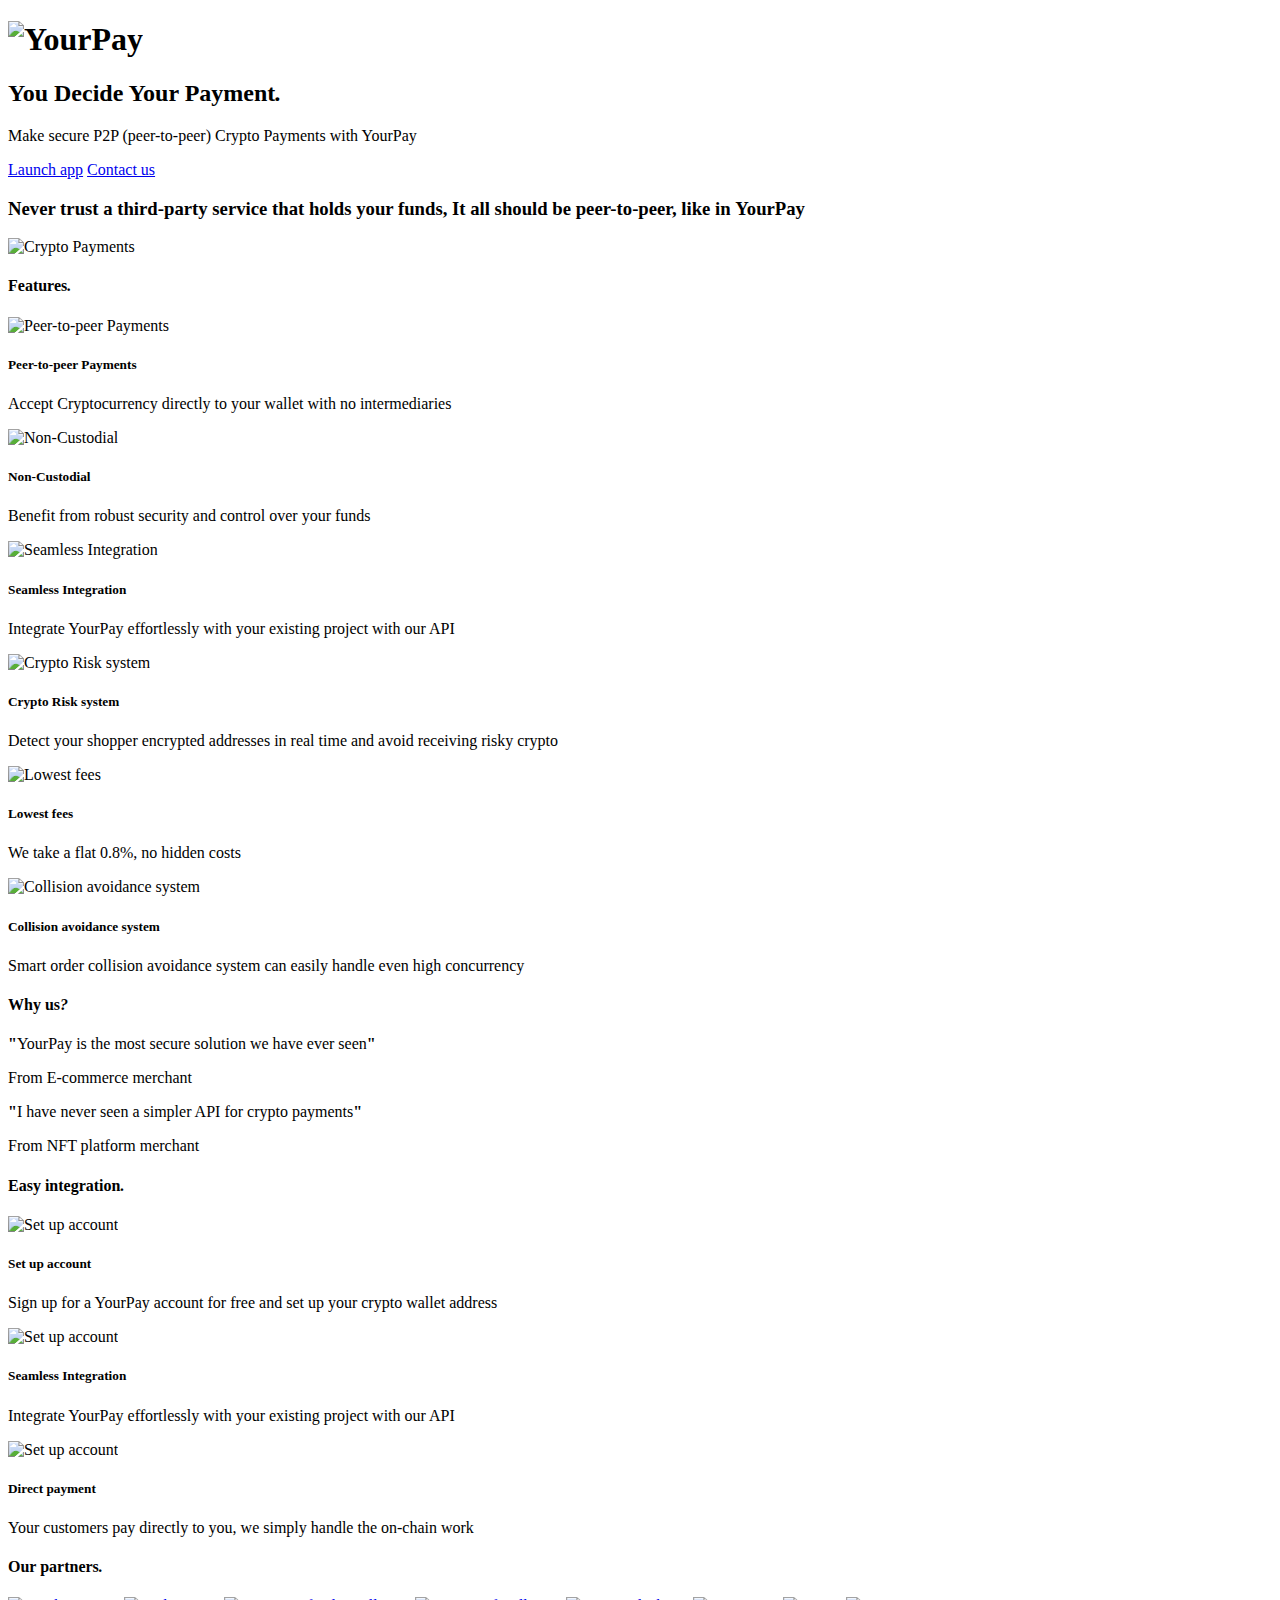
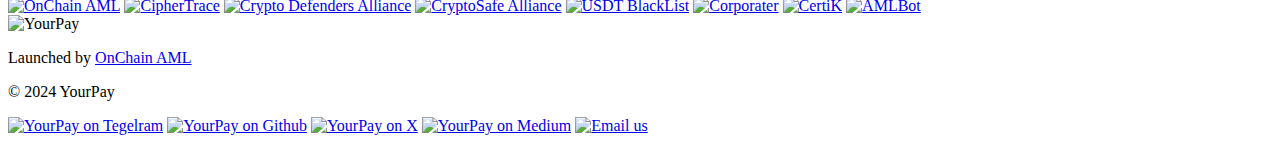
==== index.html @ ce5364e9 "Add files via upload" ====
<!doctype html>
<html lang="en">
<head>
    <meta charset="utf-8"/>

    <title>YourPay — Accept Payments in Crypto with YourPay</title>

    <meta http-equiv="X-UA-Compatible" content="IE=edge">
    <meta name="viewport" content="width=device-width,initial-scale=1">
    
    <meta name="description" content="YourPay is a leading Crypto payment gateway providing instant Crypto payments, Make secure P2P (peer-to-peer) Crypto Payments with YourPay.">
    <meta name="keywords" content="YourPay,Crypto Payments Gateway,P2P Crypto payments,Crypto Gateway,Crypto Payment API,Tether USDT Payment,Web3 Payment">

    <!-- Open Graph / Facebook -->
    <meta property="og:type" content="website">
    <meta property="og:url" content="https://yourpay.ink">
    <meta property="og:title" content="YourPay — Accept Payments in Crypto with YourPay">
    <meta property="og:description" content="YourPay is a leading Crypto payment gateway providing instant Crypto payments, Make secure P2P (peer-to-peer) Crypto Payments with YourPay.">
    <meta property="og:site_name" content="YourPay">
    <meta property="og:image" content="img/yourpay_image.png">

    <!-- Twitter -->
    <meta name="twitter:image" content="img/yourpay_image.png">
    <meta name="twitter:card" content="summary_large_image">
    <meta name="twitter:site" content="@YourPayOfficial">
    <meta name="twitter:creator" content="@YourPayOfficial">
    <meta name="twitter:title" content="YourPay — Accept Payments in Crypto with YourPay">
    <meta name="twitter:description" content="YourPay is a leading Crypto payment gateway providing instant Crypto payments, Make secure P2P (peer-to-peer) Crypto Payments with YourPay.">

    <link rel="shortcut icon" type="image/x-icon" href="static/img/favicon.png"/>
    <link rel="stylesheet" href="static/css/style.css" />

</head>

<body class="app">

    <div class="wrap header">
        <h1 class="brand" title="YourPay"><img src="static/img/logo.svg" width="180" height="auto" title="YourPay" alt="YourPay"></h1>
        <h2>You Decide Your Payment<em>.</em></h2>
        <p>Make secure P2P (peer-to-peer) Crypto Payments with YourPay</p>
        <div class="guide">
            <a href="javascript:void(0)" class="btn-launch">Launch app</a>
            <a href="https://t.me/YourPay_ink" class="btn-contact" target="_blank">Contact us</a>
        </div>
    </div>

    <div class="wrap slogan">
        <h3>Never trust a third-party service that holds your funds, It all should be peer-to-peer, like in <strong>YourPay</strong></h3>
        <img src="static/img/slogan.svg" width="460" height="auto" title="Crypto Payments" alt="Crypto Payments">
    </div>

    <div class="wrap features">
        <h4 class="title">Features<em>.</em></h4>
        <div class="clearfix">
            <div class="item">
                <img src="static/img/icon-feature-01.svg" width="48" height="48" title="Peer-to-peer Payments" alt="Peer-to-peer Payments">
                <h5>Peer-to-peer Payments</h5>
                <p>Accept Cryptocurrency directly to your wallet with no intermediaries</p>
            </div>
            <div class="item">
                <img src="static/img/icon-feature-02.svg" width="48" height="48" title="Non-Custodial" alt="Non-Custodial">
                <h5>Non-Custodial</h5>
                <p>Benefit from robust security and control over your funds</p>
            </div>
            <div class="item">
                <img src="static/img/icon-feature-03.svg" width="48" height="48" title="Seamless Integration" alt="Seamless Integration">
                <h5>Seamless Integration</h5>
                <p>Integrate YourPay effortlessly with your existing project with our API</p>
            </div>
            <div class="item">
                <img src="static/img/icon-feature-04.svg" width="48" height="48" title="Crypto Risk system" alt="Crypto Risk system">
                <h5>Crypto Risk system</h5>
                <p>Detect your shopper encrypted addresses in real time and avoid receiving risky crypto</p>
            </div>
            <div class="item">
                <img src="static/img/icon-feature-05.svg" width="48" height="48" title="Lowest fees" alt="Lowest fees">
                <h5>Lowest fees</h5>
                <p>We take a flat 0.8%, no hidden costs</p>
            </div>
            <div class="item">
                <img src="static/img/icon-feature-06.svg" width="48" height="48" title="Collision avoidance system" alt="Collision avoidance system">
                <h5>Collision avoidance system</h5>
                <p>Smart order collision avoidance system can easily handle even high concurrency</p>
            </div>
        </div>
    </div>

    <div class="wrap whyus">
        <h4 class="title">Why us<em>?</em></h4>
        <div class="clearfix">
            <div class="item">
                <p><strong>"</strong>YourPay is the most secure solution we have ever seen<strong>"</strong></p>
                <span>From E-commerce merchant</span>
            </div>
            <div class="item">
                <p><strong>"</strong>I have never seen a simpler API for crypto payments<strong>"</strong></p>
                <span>From NFT platform merchant</span>
            </div>
        </div>
    </div>

    <div class="wrap integration">
        <h4 class="title">Easy integration<em>.</em></h4>
        <div class="clearfix">
            <div class="item">
                <img src="static/img/icon-integration-01.svg" width="32" height="32" title="Set up account" alt="Set up account">
                <h5>Set up account</h5>
                <p>Sign up for a YourPay account for free and set up your crypto wallet address</p>
            </div>
            <div class="item">
                <img src="static/img/icon-integration-02.svg" width="32" height="32" title="Set up account" alt="Set up account">
                <h5>Seamless Integration</h5>
                <p>Integrate YourPay effortlessly with your existing project with our API</p>
            </div>
            <div class="item">
                <img src="static/img/icon-integration-03.svg" width="32" height="32" title="Set up account" alt="Set up account">
                <h5>Direct payment</h5>
                <p>Your customers pay directly to you, we simply handle the on-chain work</p>
            </div>
        </div>
    </div>

    <div class="wrap partners">
        <h4 class="title">Our partners<em>.</em></h4>
        <div class="item clearfix">
            <a href="https://www.onchainaml.com" target="_blank"><img src="static/img/partner-onchainaml.svg" width="auto" height="40" title="OnChain AML" alt="OnChain AML"></a>
            <a href="https://www.mastercard.com/global/en/business/issuers/crypto.html" target="_blank"><img src="static/img/partner-ciphertrace.svg" width="auto" height="40" title="CipherTrace" alt="CipherTrace"></a>
            <a href="https://cryptodefendersalliance.com" target="_blank"><img src="static/img/partner-cda.svg" width="auto" height="40" title="Crypto Defenders Alliance" alt="Crypto Defenders Alliance"></a>
            <a href="https://www.cryptosafe.org" target="_blank"><img src="static/img/partner-cryptosafe.svg" width="auto" height="40" title="CryptoSafe" alt="CryptoSafe Alliance"></a>
            <a href="https://www.usdtblacklist.com" target="_blank"><img src="static/img/partner-usdtblacklist.svg" width="auto" height="40" title="USDT BlackList" alt="USDT BlackList"></a>
            <a href="https://corporater.com" target="_blank"><img src="static/img/partner-corporater.svg" width="auto" height="40" title="Corporater" alt="Corporater"></a>
            <a href="https://www.certik.com" target="_blank"><img src="static/img/partner-certik.svg" width="auto" height="40" title="CertiK" alt="CertiK"></a>
            <a href="https://amlbot.com" target="_blank"><img src="static/img/partner-amlbot.svg" width="auto" height="40" title="AMLBot" alt="AMLBot"></a>
        </div>
    </div>

    <div class="wrap footer">
        <div class="clearfix">
            <div class="copyright">
                <img src="static/img/logo-s.svg" width="24" height="24" title="YourPay" alt="YourPay">
                <p>Launched by <a href="https://www.onchainaml.com" target="_blank">OnChain AML</a></p>
                <p>© 2024 YourPay</p>
            </div>
            <div class="social">
                <a href="https://t.me/YourPay_ink" target="_blank"><img src="static/img/social-telegram.svg" width="24" height="24" title="YourPay on Tegelram" alt="YourPay on Tegelram"></a>
                <a href="https://github.com/YourPayOfficial" target="_blank"><img src="static/img/social-github.svg" width="24" height="24" title="YourPay on Github" alt="YourPay on Github"></a>
                <a href="https://x.com/YourPayOfficial" target="_blank"><img src="static/img/social-x.svg" width="24" height="24" title="YourPay on X" alt="YourPay on X"></a>
                <a href="https://medium.com/@YourPay" target="_blank"><img src="static/img/social-medium.svg" width="24" height="24" title="YourPay on Medium" alt="YourPay on Medium"></a>
                <a href="mailto:hello@yourpay.ink" target="_blank"><img src="static/img/social-email.svg" width="24" height="24" title="Email us" alt="Email us"></a>
            </div>
        </div>
    </div>

</body>
</html>
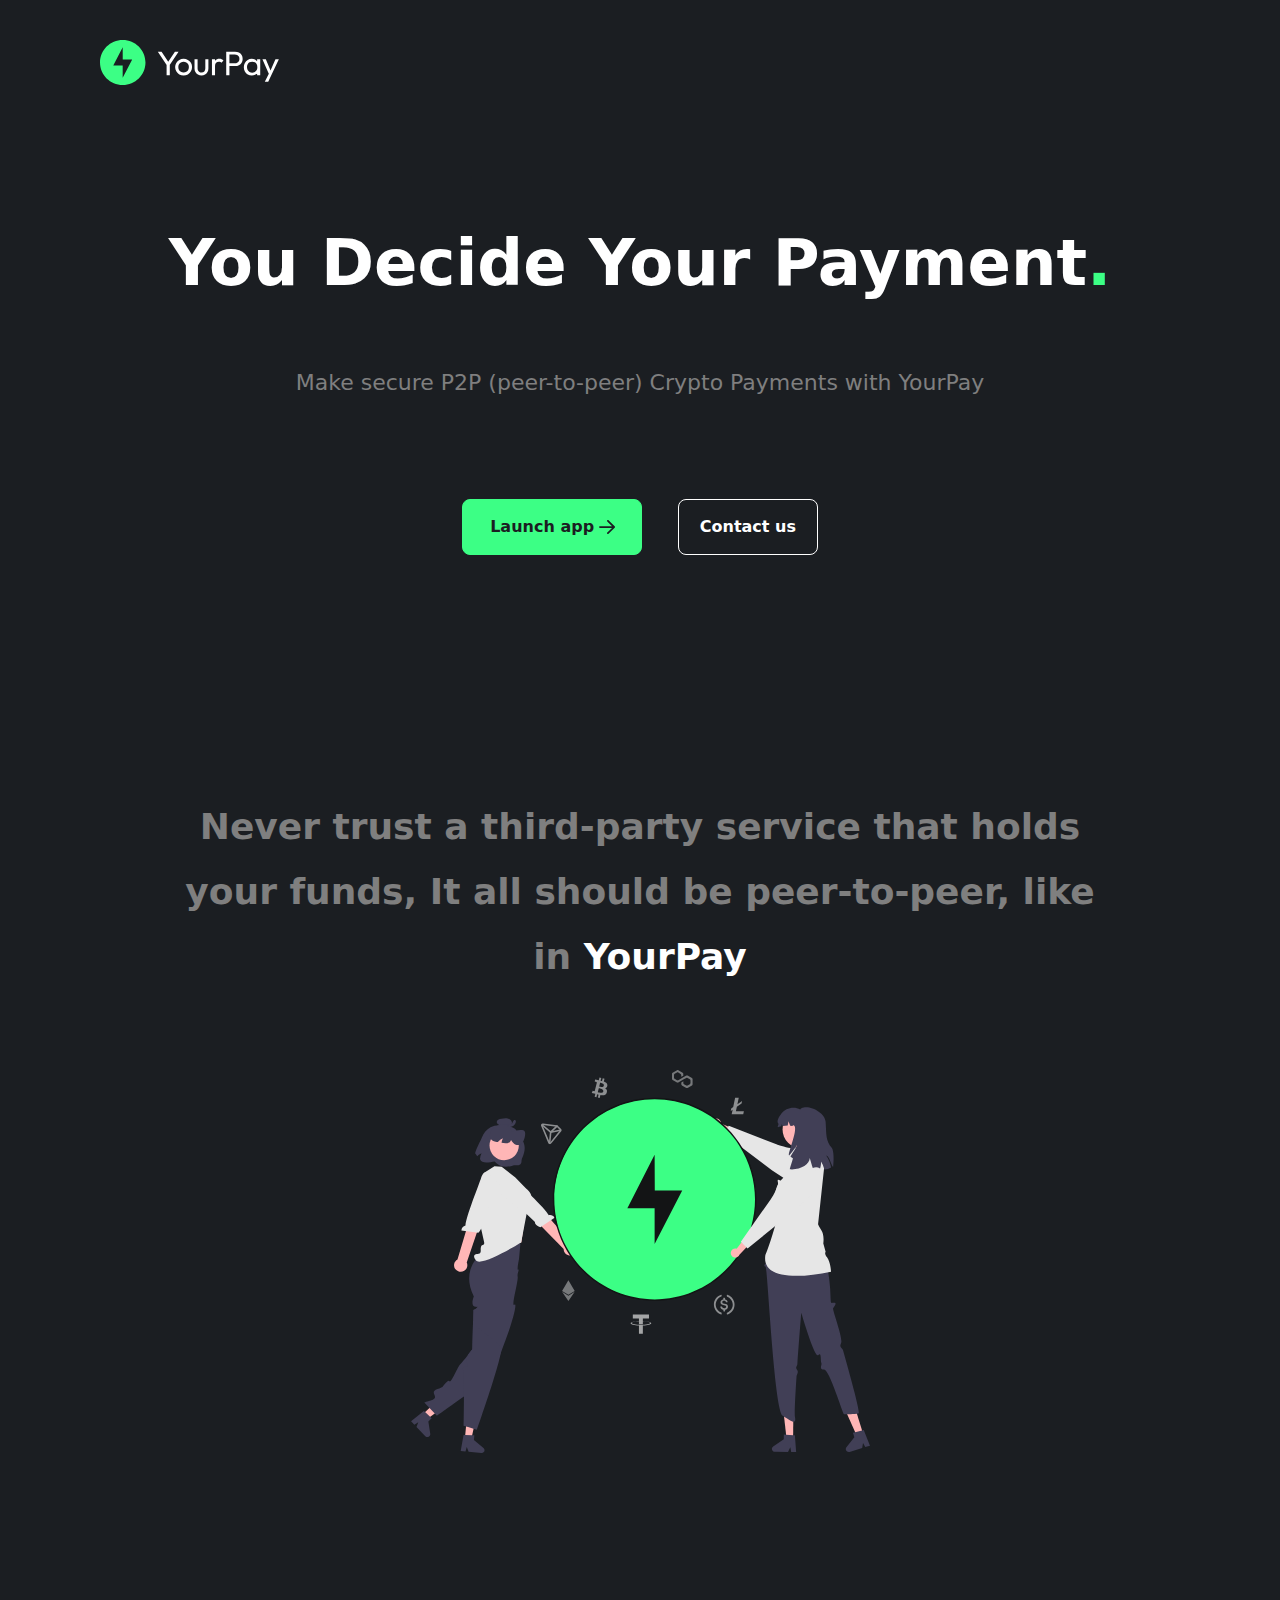
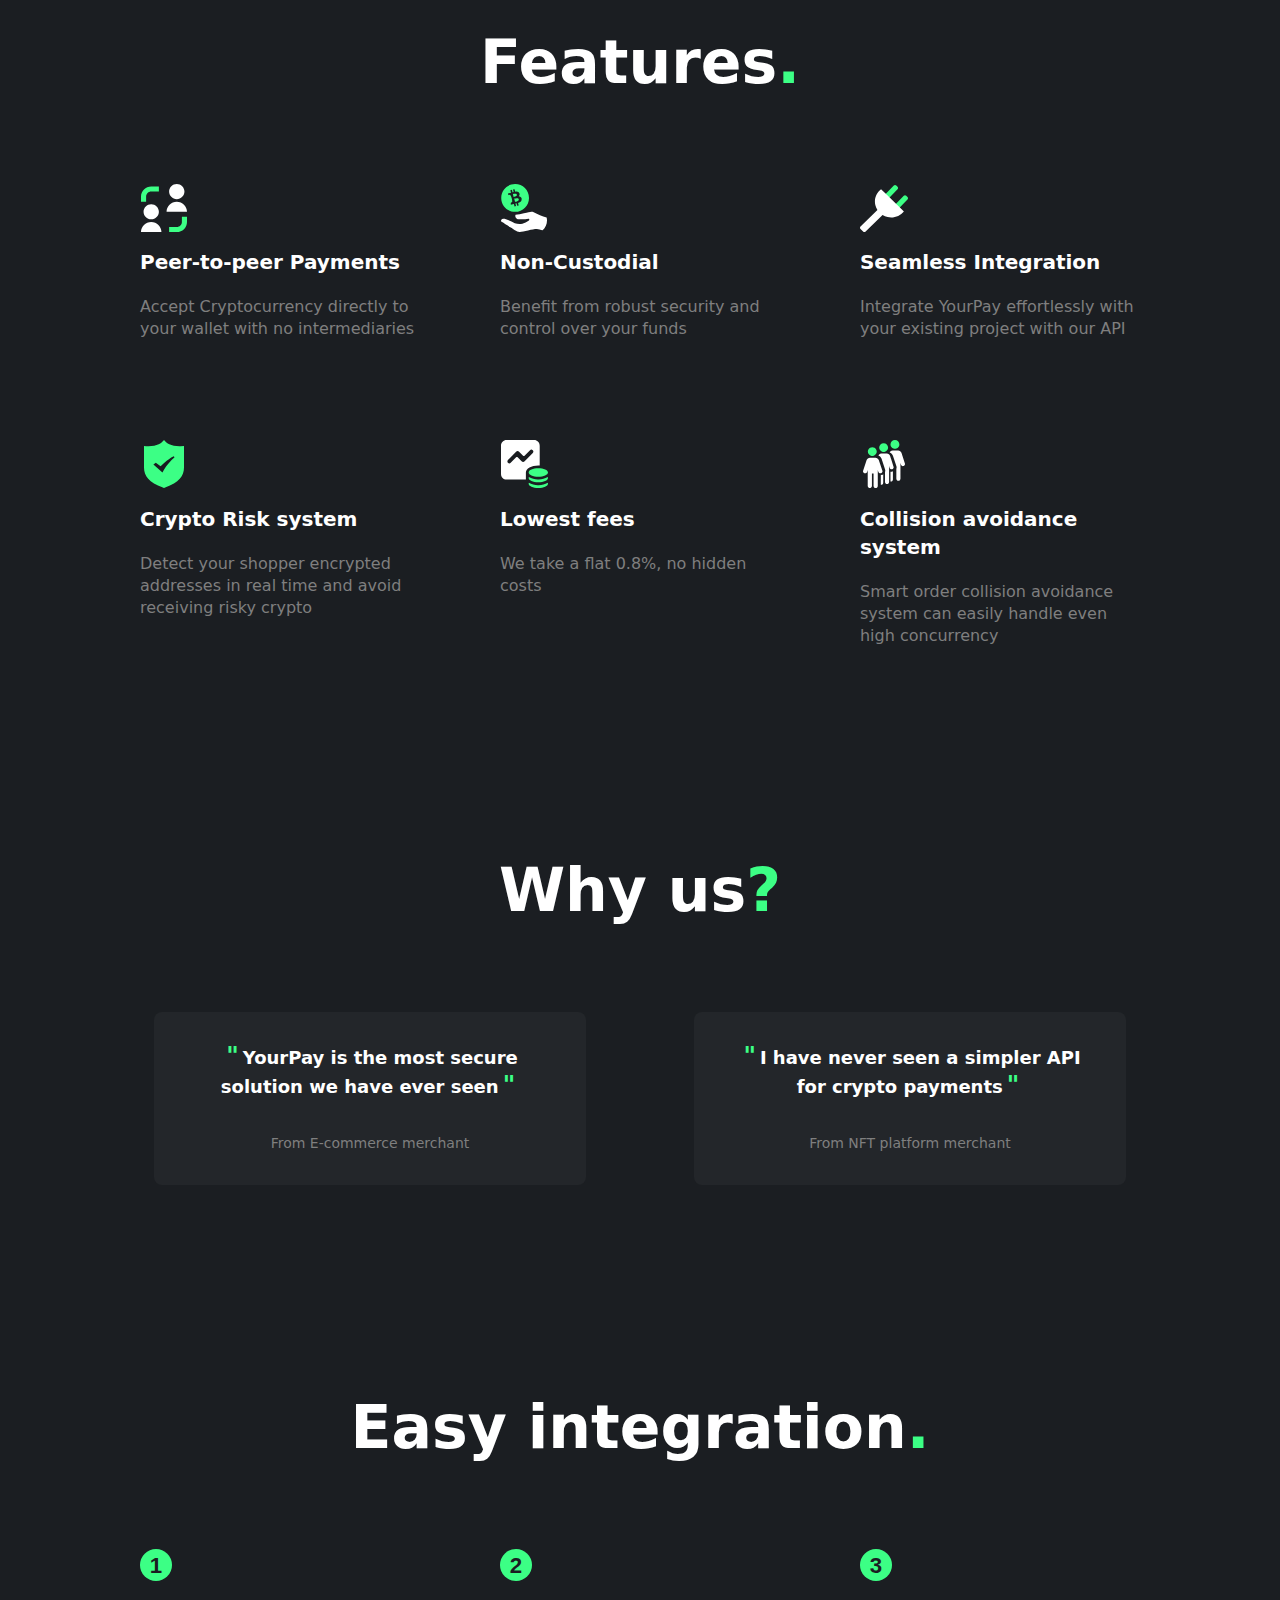
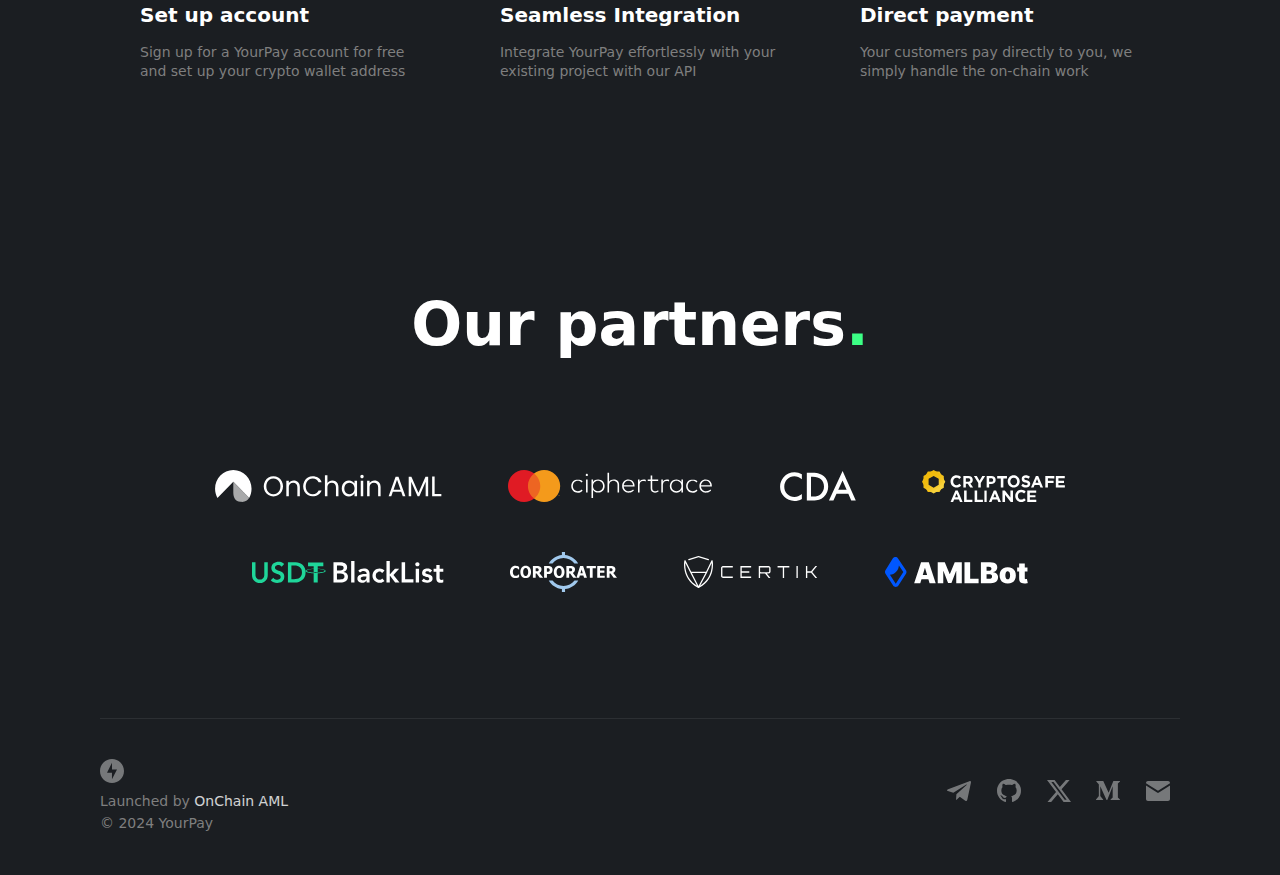
==== commit 3670e520: "Add files via upload" ====
--- a/index.html
+++ b/index.html
@@ -17,7 +17,7 @@
     <meta property="og:title" content="YourPay — Accept Payments in Crypto with YourPay">
     <meta property="og:description" content="YourPay is a leading Crypto payment gateway providing instant Crypto payments, Make secure P2P (peer-to-peer) Crypto Payments with YourPay.">
     <meta property="og:site_name" content="YourPay">
-    <meta property="og:image" content="img/yourpay_image.png">
+    <meta property="og:image" content="static/img/yourpay_image.png">
 
     <!-- Twitter -->
     <meta name="twitter:image" content="img/yourpay_image.png">
--- a/static/css/style.css
+++ b/static/css/style.css
@@ -0,0 +1,437 @@
+* {
+  -webkit-box-sizing: border-box;
+  -moz-box-sizing: border-box;
+  box-sizing: border-box;
+  margin: 0;
+  padding: 0;
+}
+html {
+  min-height: 100%;
+}
+body {
+  font: 400 18px/1.4 ui-sans-serif,system-ui,sans-serif,"Apple Color Emoji","Segoe UI Emoji",Segoe UI Symbol,"Noto Color Emoji";
+  background: #1B1E22;
+  color: #fff;
+}
+a {
+  text-decoration: none;
+  border-bottom: 2px;
+  word-wrap: break-word;
+  color: #fff;
+}
+a:hover {
+  text-decoration: none;
+}
+img {
+  border: 0;
+}
+.clearfix:before,
+.clearfix:after {
+  content: "";
+  display: table;
+}
+.clearfix:after {
+  clear: both;
+}
+.wrap {
+  max-width: 1080px;
+  margin: 0 auto;
+}
+.wrap .title{
+  font-size: 60px;
+  text-align: center;
+  margin-bottom: 80px;
+}
+.wrap .title em{
+  font-style: normal;
+  color: #3CFF85;
+}
+
+.header{
+  padding: 40px 0;
+}
+.header .brand{
+  margin-bottom: 120px;
+}
+.header h2{
+  text-align: center;
+  font-size: 64px;
+  margin-bottom: 60px;
+}
+.header h2 em{
+  font-style: normal;
+  color: #3CFF85;
+}
+.header p{
+  text-align: center;
+  font-size: 22px;
+  color: #7F7F7F;
+  padding: 0;
+  margin-bottom: 100px;
+}
+.header .guide{
+  text-align: center;
+  margin-bottom: 200px;
+}
+.header .guide .btn-launch{
+  width: 180px;
+  height: 56px;
+  line-height: 54px;
+  text-align: center;
+  color: #1B1E22;
+  font-weight: 600;
+  background: #3CFF85 url("../img/arrow-right.svg") no-repeat;
+  background-position: 136px center;
+  background-size: 16px;
+  border-radius: 8px;
+  display: inline-block;
+  padding-right: 20px;
+  font-size: 16px;
+  margin-right: 30px;
+  border: 1px solid #3CFF85;
+}
+.header .guide .btn-contact{
+  width: 140px;
+  height: 56px;
+  line-height: 54px;
+  text-align: center;
+  color: #fff;
+  font-weight: 600;
+  background: none;
+  border-radius: 8px;
+  display: inline-block;
+  font-size: 16px;
+  border: 1px solid #fff;
+}
+
+.slogan{
+  text-align: center;
+}
+.slogan h3{
+  font-size: 36px;
+  line-height: 1.8;
+  text-align: center;
+  padding: 0 80px;
+  margin-bottom: 40px;
+  color: #7F7F7F;
+  display: block;
+}
+.slogan h3 strong{
+  color: #fff;
+}
+.slogan img{
+  margin: 40px auto;
+  margin-bottom: 160px;
+}
+.features{
+  margin-bottom: 100px;
+}
+.features .item{
+  width: 33.3333%;
+  float: left;
+  margin-bottom: 100px;
+  padding: 0 40px;
+}
+.features .item h5{
+  font-size: 20px;
+  margin: 10px 0 20px;
+}
+.features .item p{
+  font-size: 16px;
+  color: #7F7F7F;
+}
+
+.whyus{
+  margin-bottom: 200px;
+}
+.whyus .item{
+  width: 40%;
+  float: left;
+  border-radius: 8px;
+  background: #23262A;
+  display: inline-block;
+  margin: 0 5%;
+  padding: 30px 40px;
+  text-align: center;
+}
+.whyus .item p{
+  line-height: 1.2;
+  margin-bottom: 30px;
+  font-size: 18px;
+  font-weight: 600;
+}
+.whyus .item p strong{
+  color: #3CFF85;
+  font-size: 24px;
+  padding: 0 4px;
+}
+.whyus .item span{
+  font-size: 14px;
+  color: #7F7F7F;
+}
+
+.integration{
+  margin-bottom: 200px;
+}
+.integration .item{
+  width: 33.3333%;
+  float: left;
+  padding: 0 40px;
+}
+.integration .item h5{
+  font-size: 20px;
+  margin: 14px 0;
+}
+.integration .item p{
+  color: #7F7F7F;
+  font-size: 14px;
+}
+
+.partners .item{
+  text-align: center;
+  margin-bottom: 100px;
+}
+.partners .item a{
+  display: inline-block;
+  margin: 20px 30px;
+}
+
+.footer{
+  border-top: 1px solid #2C2F33;
+  padding: 40px 0;
+}
+.footer .copyright{
+  float: left;
+  font-size: 14px;
+  color: #7F7F7F;
+  line-height: 1.6;
+}
+.footer .copyright a{
+  opacity: .8;
+}
+
+.footer .social{
+  float: right;
+  margin-top: 20px;
+}
+.footer .social a{
+  opacity: .4;
+  padding: 10px;
+}
+.footer .social a:hover{
+  opacity: 1;
+}
+
+@media (max-width: 1100px) {
+  .header,
+  .footer{
+    padding: 30px;
+  }
+  .header .brand,
+  .header .guide{
+    margin-bottom: 100px;
+  }
+  .header h2{
+    margin-bottom: 40px;
+  }
+  .header p,
+  .features{
+    margin-bottom: 80px;
+  }
+  .slogan h3{
+    margin-bottom: 20px;
+  }
+  .slogan img{
+    width: 400px!important;
+    margin-bottom: 120px;
+  }
+}
+
+@media (max-width: 768px) {
+  .header .brand,
+  .header .guide,
+  .whyus,
+  .integration{
+    margin-bottom: 80px;
+  }
+  .header h2{
+    font-size: 60px;
+  }
+  .header p{
+    font-size: 18px;
+  }
+  .header p,
+  .features,
+  .features .item,
+  .wrap .title{
+    margin-bottom: 60px;
+  }
+  .slogan h3{
+    font-size: 30px;
+    line-height: 1.4;
+  }
+  .slogan img{
+    width: 320px!important;
+    margin-bottom: 100px;
+  }
+  .features .item{
+    width: 50%;
+  }
+  .features .item h5{
+    margin: 10px 0;
+  }
+  .whyus .item{
+    width: 90%;
+    margin-bottom: 30px;
+    padding: 40px;
+  }
+  .integration .item{
+    width: 50%;
+    margin-bottom: 60px;
+  }
+  .partners .item a{
+    margin: 20px;
+  }
+  .partners .item a img{
+    height: 30px!important;
+  }
+}
+
+@media (max-width: 640px) {
+  .header,
+  .footer{
+    padding: 30px 20px;
+  }
+  .header .brand,
+  .header .guide,
+  .whyus, .integration,
+  .partners .item{
+    margin-bottom: 40px;
+  }
+  .header .brand{
+    text-align: center;
+  }
+  .header .brand img{
+    width: 140px!important;
+  }
+  .header h2{
+    font-size: 48px;
+    line-height: 1.2;
+  }
+  .header p{
+    font-size: 16px;
+  }
+  .slogan h3{
+    font-size: 24px;
+    padding: 0 40px;
+  }
+  .slogan img{
+    width: 280px!important;
+  }
+  .wrap .title{
+    font-size: 40px;
+  }
+  .features .item{
+    min-height: 220px;
+    display: block;
+  }
+  .whyus .item{
+    padding: 30px;
+  }
+  .integration .item{
+    width: 100%;
+    text-align: center;
+  }
+  .integration .item h5{
+    margin: 8px 0;
+  }
+  .partners .item a{
+    margin: 10px 14px;
+  }
+}
+
+@media (max-width: 480px) {
+  .header .brand,
+  .header .guide,
+  .whyus, .integration,
+  .partners .item,
+  .header h2{
+    margin-bottom: 20px;
+  }
+  .header h2{
+    font-size: 40px;
+  }
+  .header p{
+    font-size: 14px;
+  }
+  .header .guide{
+    padding: 0 60px;
+    margin-bottom: 40px;
+  }
+  .header .guide .btn-launch{
+    width: 100%;
+    padding-right: 0;
+    margin-right: 0;
+    background: #3CFF85;
+    margin-bottom: 20px;
+  }
+  .header .guide .btn-contact{
+    width: 100%;
+  }
+  .slogan h3{
+    font-size: 20px;
+  }
+  .slogan img,
+  .features,
+  .whyus,
+  .integration{
+    margin-bottom: 80px;
+  }
+  .wrap .title{
+    font-size: 34px;
+  }
+  .features .item{
+    width: 100%;
+    text-align: center;
+    min-height: 0;
+  }
+  .features .item h5{
+    margin: 4px 0 10px;
+  }
+  .features .item p,
+  .integration .item p{
+    padding: 0 20px;
+  }
+  .integration .item h5{
+    margin: 4px 0 8px;
+  }
+  .wrap.partners .title{
+    margin-bottom: 40px;
+  }
+  .partners .item{
+    padding: 0 20px;
+  }
+  .partners .item a{
+    width: 50%;
+    text-align: center;
+    margin: 0 0 30px;
+    float: left;
+  }
+  .footer .copyright,
+  .footer .social{
+    width: 100%;
+    text-align: center;
+  }
+  .footer .social a img{
+    width: 20px!important;
+    height: 20px!important;
+  }
+}
+
+@media (max-width: 320px) {
+  .partners .item a{
+    width: 100%;
+    margin-bottom: 18px;
+  }
+}
+
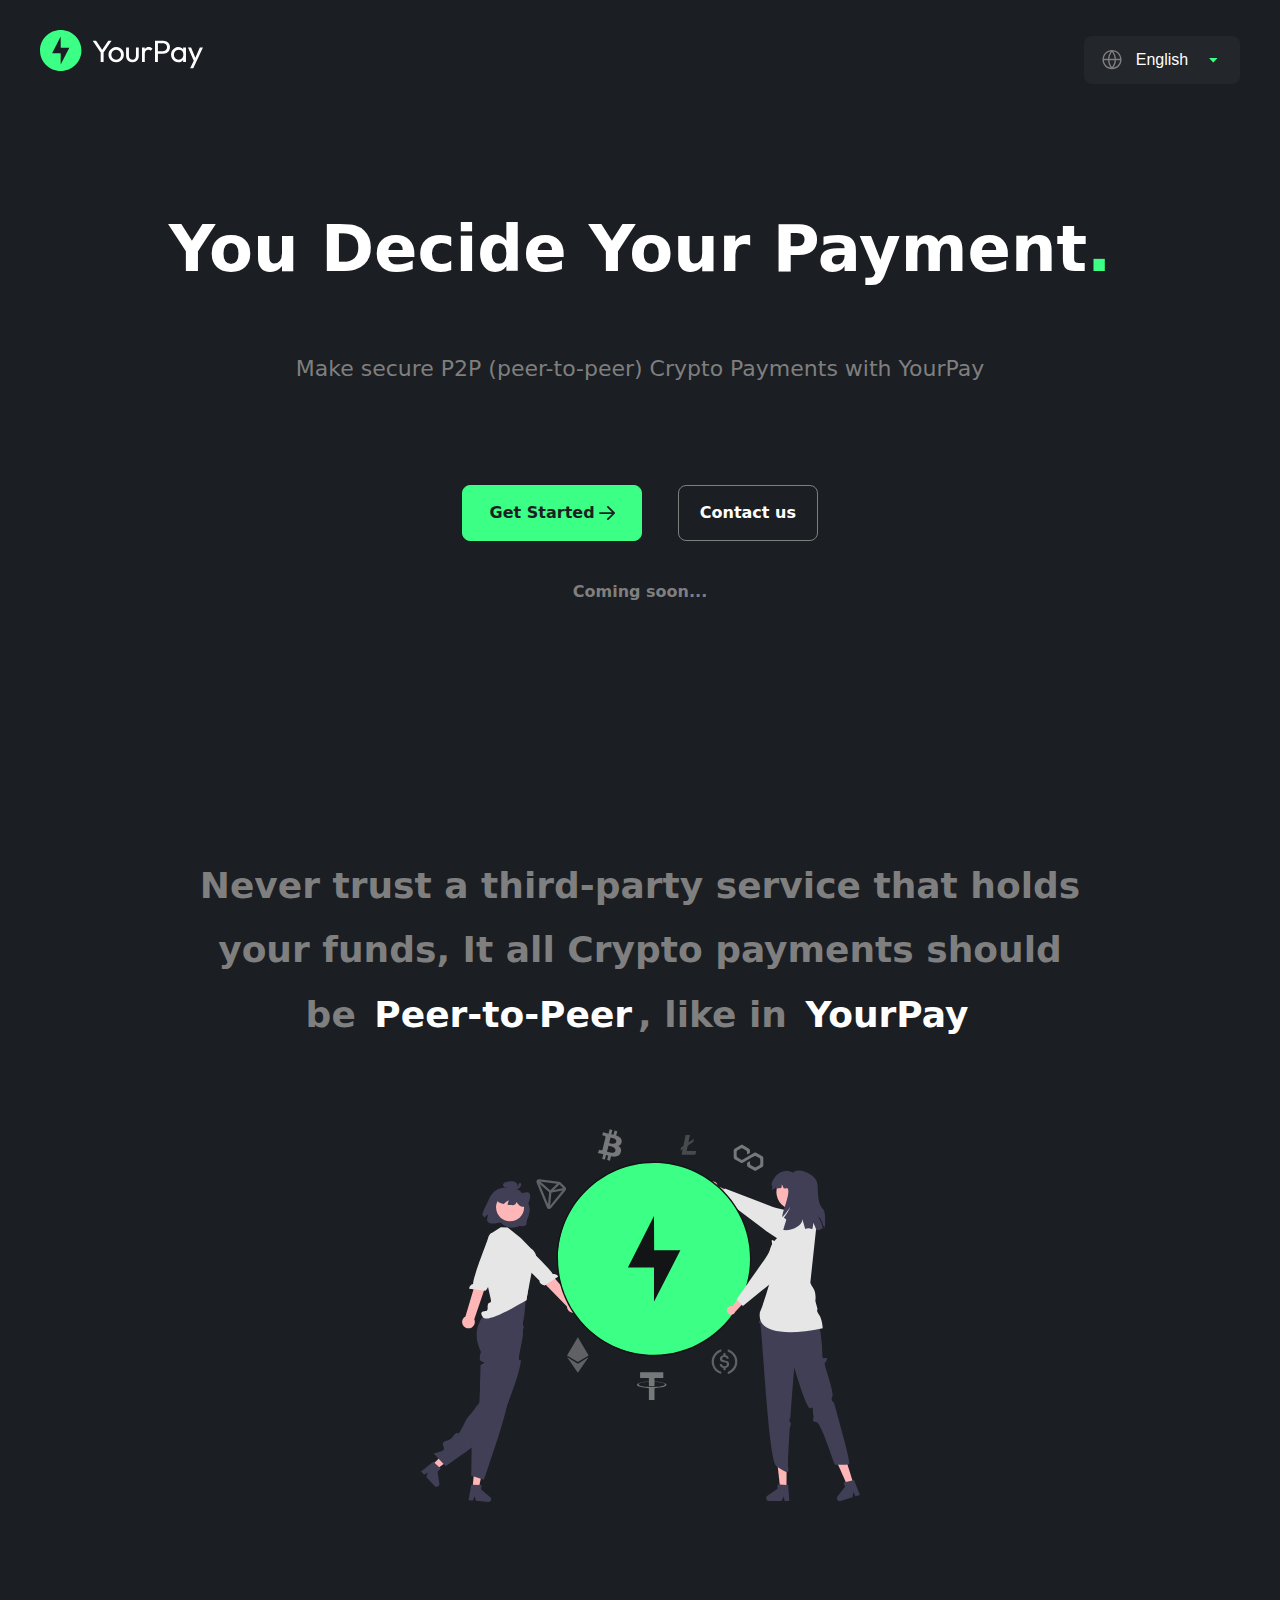
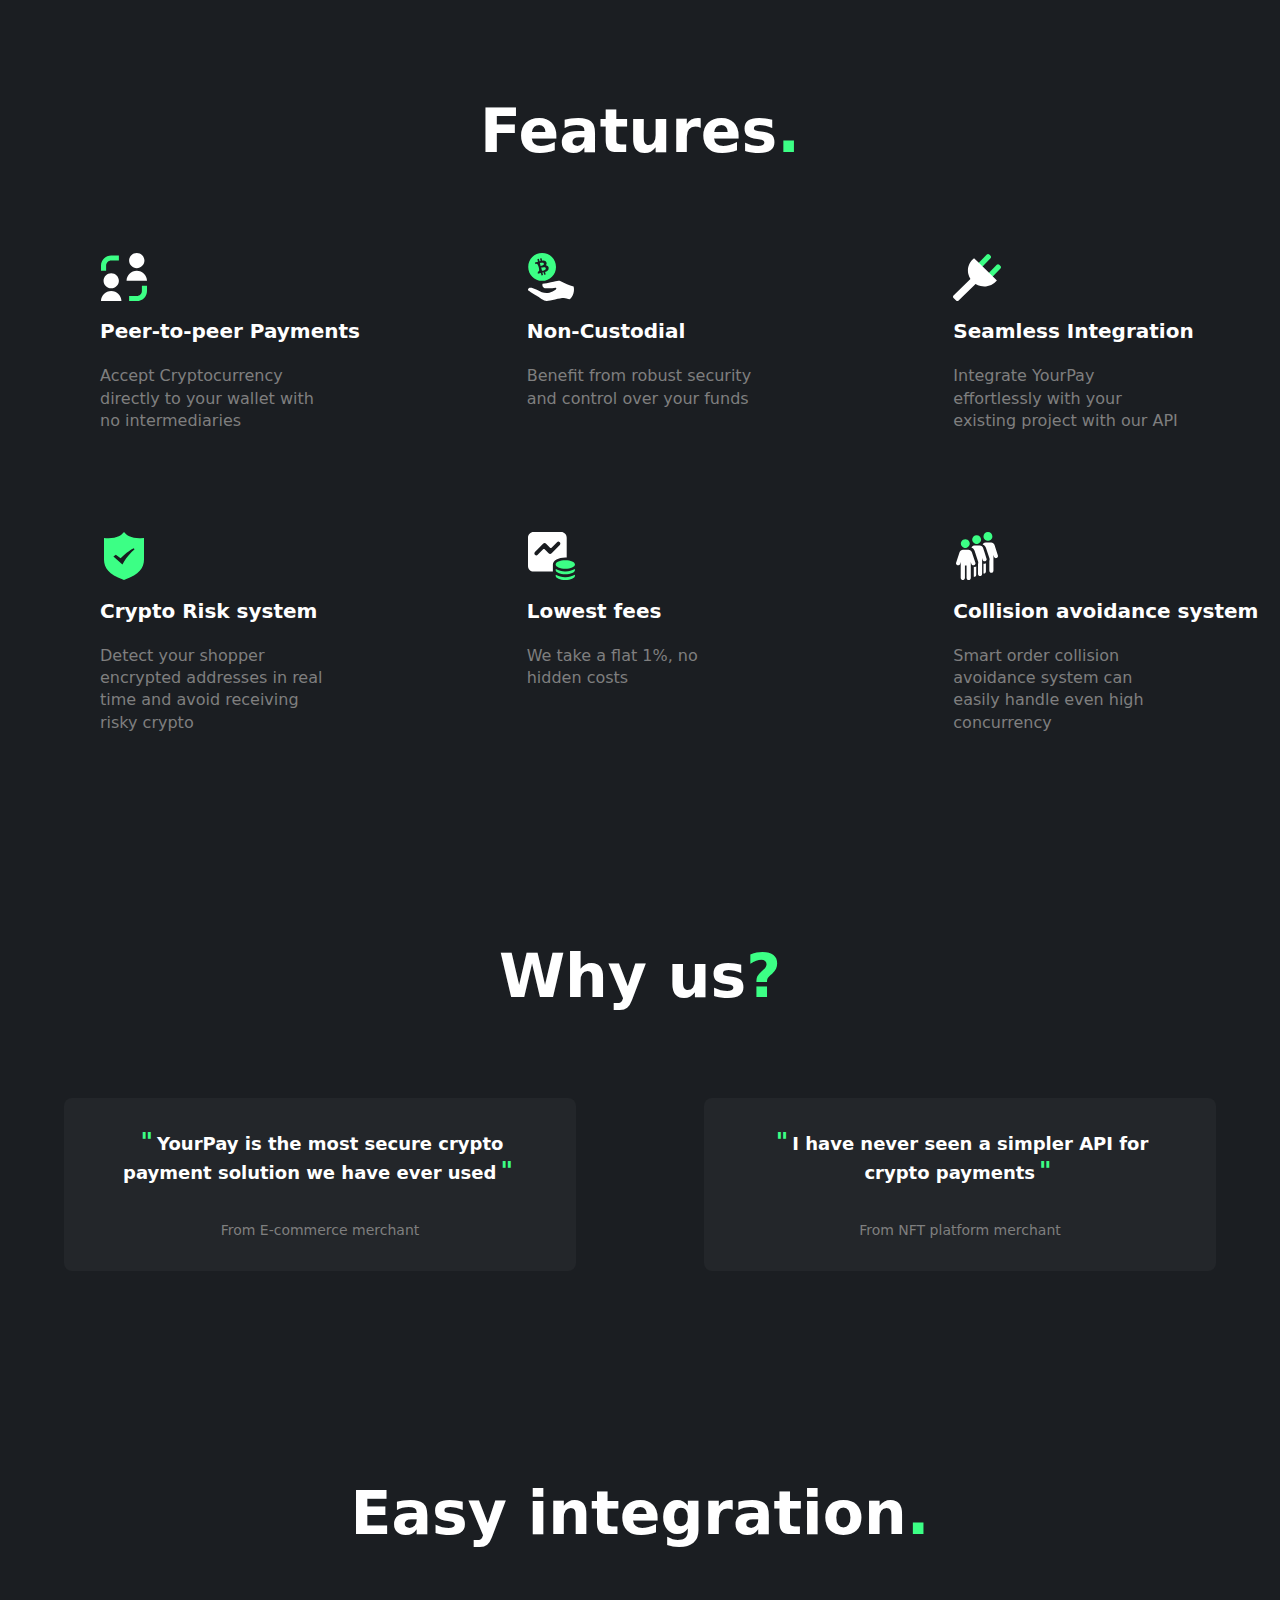
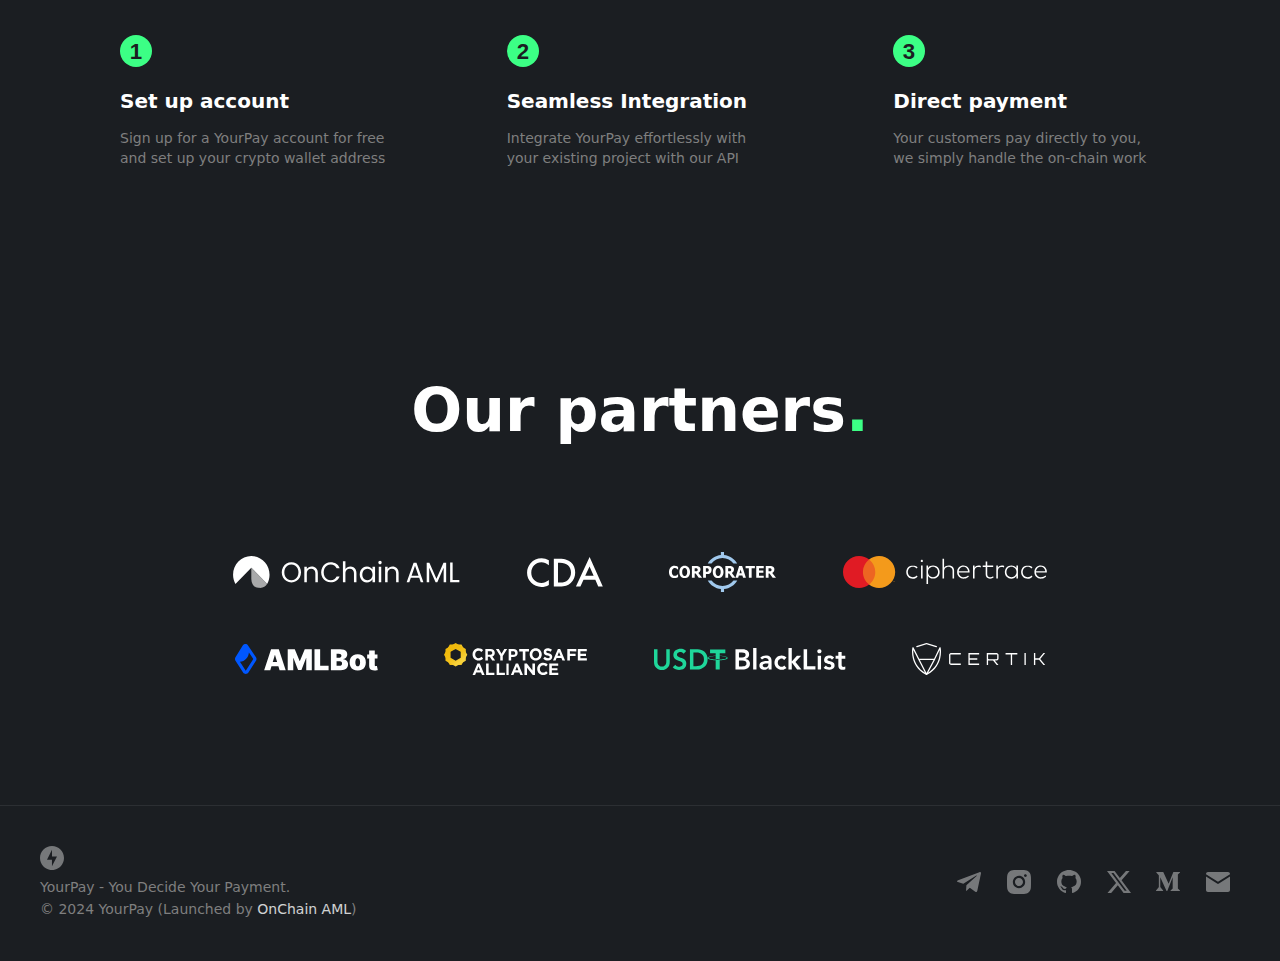
==== commit 25717fc6: "Update index.html" ====
--- a/index.html
+++ b/index.html
@@ -20,7 +20,7 @@
     <meta property="og:image" content="static/img/yourpay_image.png">
 
     <!-- Twitter -->
-    <meta name="twitter:image" content="img/yourpay_image.png">
+    <meta name="twitter:image" content="static/img/yourpay_image.png">
     <meta name="twitter:card" content="summary_large_image">
     <meta name="twitter:site" content="@YourPayOfficial">
     <meta name="twitter:creator" content="@YourPayOfficial">
@@ -28,25 +28,39 @@
     <meta name="twitter:description" content="YourPay is a leading Crypto payment gateway providing instant Crypto payments, Make secure P2P (peer-to-peer) Crypto Payments with YourPay.">
 
     <link rel="shortcut icon" type="image/x-icon" href="static/img/favicon.png"/>
-    <link rel="stylesheet" href="static/css/style.css" />
+    <link rel="stylesheet" href="static/css/style.css?278634" />
 
 </head>
 
 <body class="app">
 
     <div class="wrap header">
-        <h1 class="brand" title="YourPay"><img src="static/img/logo.svg" width="180" height="auto" title="YourPay" alt="YourPay"></h1>
+        <h1 class="brand" title="YourPay"><img src="static/img/logo.svg" width="164" height="auto" title="YourPay" alt="YourPay"></h1>
+        <div class="language-menus">
+          <button onclick="myFunction()" class="dropbtn"><span class="icon-language"></span>English</button>
+          <div id="myDropdown" class="dropdown-content">
+            <a href="javascript:void(0)" class="active">English</a>
+            <a href="zh-CN/">简体中文</a>
+            <a href="zh-TW/">繁體中文</a>
+            <a href="fr/">Français</a>
+            <a href="ja/">日本語</a>
+            <a href="es/">Español</a>
+            <a href="ko/">한국어</a>
+          </div>
+        </div>
         <h2>You Decide Your Payment<em>.</em></h2>
         <p>Make secure P2P (peer-to-peer) Crypto Payments with YourPay</p>
         <div class="guide">
-            <a href="javascript:void(0)" class="btn-launch">Launch app</a>
+            <a href="javascript:void(0)" class="btn-launch" disabled="disabled">Get Started</a>
             <a href="https://t.me/YourPay_ink" class="btn-contact" target="_blank">Contact us</a>
+            <p>Coming soon...</p>
         </div>
     </div>
 
     <div class="wrap slogan">
-        <h3>Never trust a third-party service that holds your funds, It all should be peer-to-peer, like in <strong>YourPay</strong></h3>
-        <img src="static/img/slogan.svg" width="460" height="auto" title="Crypto Payments" alt="Crypto Payments">
+        <h3>Never trust a third-party service that holds your funds, 
+           It all Crypto payments should be <strong>Peer-to-Peer</strong>, like in <strong>YourPay</strong></h3>
+        <img src="static/img/slogan.svg?37487" width="440" height="auto" title="Crypto Payments" alt="Crypto Payments">
     </div>
 
     <div class="wrap features">
@@ -75,7 +89,7 @@
             <div class="item">
                 <img src="static/img/icon-feature-05.svg" width="48" height="48" title="Lowest fees" alt="Lowest fees">
                 <h5>Lowest fees</h5>
-                <p>We take a flat 0.8%, no hidden costs</p>
+                <p>We take a flat 1%, no hidden costs</p>
             </div>
             <div class="item">
                 <img src="static/img/icon-feature-06.svg" width="48" height="48" title="Collision avoidance system" alt="Collision avoidance system">
@@ -89,7 +103,7 @@
         <h4 class="title">Why us<em>?</em></h4>
         <div class="clearfix">
             <div class="item">
-                <p><strong>"</strong>YourPay is the most secure solution we have ever seen<strong>"</strong></p>
+                <p><strong>"</strong>YourPay is the most secure crypto payment solution we have ever used<strong>"</strong></p>
                 <span>From E-commerce merchant</span>
             </div>
             <div class="item">
@@ -123,14 +137,14 @@
     <div class="wrap partners">
         <h4 class="title">Our partners<em>.</em></h4>
         <div class="item clearfix">
-            <a href="https://www.onchainaml.com" target="_blank"><img src="static/img/partner-onchainaml.svg" width="auto" height="40" title="OnChain AML" alt="OnChain AML"></a>
-            <a href="https://www.mastercard.com/global/en/business/issuers/crypto.html" target="_blank"><img src="static/img/partner-ciphertrace.svg" width="auto" height="40" title="CipherTrace" alt="CipherTrace"></a>
-            <a href="https://cryptodefendersalliance.com" target="_blank"><img src="static/img/partner-cda.svg" width="auto" height="40" title="Crypto Defenders Alliance" alt="Crypto Defenders Alliance"></a>
-            <a href="https://www.cryptosafe.org" target="_blank"><img src="static/img/partner-cryptosafe.svg" width="auto" height="40" title="CryptoSafe" alt="CryptoSafe Alliance"></a>
-            <a href="https://www.usdtblacklist.com" target="_blank"><img src="static/img/partner-usdtblacklist.svg" width="auto" height="40" title="USDT BlackList" alt="USDT BlackList"></a>
-            <a href="https://corporater.com" target="_blank"><img src="static/img/partner-corporater.svg" width="auto" height="40" title="Corporater" alt="Corporater"></a>
-            <a href="https://www.certik.com" target="_blank"><img src="static/img/partner-certik.svg" width="auto" height="40" title="CertiK" alt="CertiK"></a>
-            <a href="https://amlbot.com" target="_blank"><img src="static/img/partner-amlbot.svg" width="auto" height="40" title="AMLBot" alt="AMLBot"></a>
+            <a href="https://www.onchainaml.com" target="_blank" title="OnChain AML"><img src="static/img/partner-onchainaml.svg" width="auto" height="40" title="OnChain AML" alt="OnChain AML"></a>
+            <a href="https://cryptodefendersalliance.com" target="_blank" title="Crypto Defenders Alliance"><img src="static/img/partner-cda.svg" width="auto" height="40" title="Crypto Defenders Alliance" alt="Crypto Defenders Alliance"></a>
+            <a href="https://corporater.com" target="_blank" title="Corporater"><img src="static/img/partner-corporater.svg" width="auto" height="40" title="Corporater" alt="Corporater"></a>
+            <a href="https://www.mastercard.com/global/en/business/issuers/crypto.html" target="_blank" title="CipherTrace"><img src="static/img/partner-ciphertrace.svg" width="auto" height="40" title="CipherTrace" alt="CipherTrace"></a>
+            <a href="https://amlbot.com" target="_blank" title="AMLBot"><img src="static/img/partner-amlbot.svg" width="auto" height="40" title="AMLBot" alt="AMLBot"></a>
+            <a href="https://www.cryptosafe.org" target="_blank" title="CryptoSafe"><img src="static/img/partner-cryptosafe.svg" width="auto" height="40" title="CryptoSafe" alt="CryptoSafe Alliance"></a>
+            <a href="https://www.usdtblacklist.com" target="_blank" title="USDT BlackList"><img src="static/img/partner-usdtblacklist.svg" width="auto" height="40" title="USDT BlackList" alt="USDT BlackList"></a>
+            <a href="https://www.certik.com" target="_blank" title="CertiK"><img src="static/img/partner-certik.svg" width="auto" height="40" title="CertiK" alt="CertiK"></a>
         </div>
     </div>
 
@@ -138,18 +152,39 @@
         <div class="clearfix">
             <div class="copyright">
                 <img src="static/img/logo-s.svg" width="24" height="24" title="YourPay" alt="YourPay">
-                <p>Launched by <a href="https://www.onchainaml.com" target="_blank">OnChain AML</a></p>
-                <p>© 2024 YourPay</p>
+                <p>YourPay - You Decide Your Payment.</p>
+                <p>© 2024 YourPay (Launched by <a href="https://www.onchainaml.com" target="_blank" title="OnChain AML">OnChain AML</a>)</p>
             </div>
             <div class="social">
-                <a href="https://t.me/YourPay_ink" target="_blank"><img src="static/img/social-telegram.svg" width="24" height="24" title="YourPay on Tegelram" alt="YourPay on Tegelram"></a>
-                <a href="https://github.com/YourPayOfficial" target="_blank"><img src="static/img/social-github.svg" width="24" height="24" title="YourPay on Github" alt="YourPay on Github"></a>
-                <a href="https://x.com/YourPayOfficial" target="_blank"><img src="static/img/social-x.svg" width="24" height="24" title="YourPay on X" alt="YourPay on X"></a>
-                <a href="https://medium.com/@YourPay" target="_blank"><img src="static/img/social-medium.svg" width="24" height="24" title="YourPay on Medium" alt="YourPay on Medium"></a>
-                <a href="mailto:hello@yourpay.ink" target="_blank"><img src="static/img/social-email.svg" width="24" height="24" title="Email us" alt="Email us"></a>
+                <a href="https://t.me/YourPay_ink" target="_blank" title="YourPay on Tegelram"><img src="static/img/social-telegram.svg" width="24" height="24" title="YourPay on Tegelram" alt="YourPay on Tegelram"></a>
+                <a href="https://www.instagram.com/yourpay.ink" target="_blank" title="YourPay on Instagram"><img src="static/img/social-instagram.svg" width="24" height="24" title="YourPay on Instagram" alt="YourPay on Instagram"></a>
+                <a href="https://github.com/YourPayOfficial" target="_blank" title="YourPay on Github"><img src="static/img/social-github.svg" width="24" height="24" title="YourPay on Github" alt="YourPay on Github"></a>
+                <a href="https://x.com/YourPayOfficial" target="_blank" title="YourPay on X"><img src="static/img/social-x.svg" width="24" height="24" title="YourPay on X" alt="YourPay on X"></a>
+                <a href="https://medium.com/@YourPay" target="_blank" title="YourPay on Medium"><img src="static/img/social-medium.svg" width="24" height="24" title="YourPay on Medium" alt="YourPay on Medium"></a>
+                <a href="mailto:hello@yourpay.ink" target="_blank" title="Email us"><img src="static/img/social-email.svg" width="24" height="24" title="Email us" alt="Email us"></a>
             </div>
         </div>
     </div>
 
+<script>
+function myFunction() {
+  document.getElementById("myDropdown").classList.toggle("show");
+}
+function filterFunction() {
+  const input = document.getElementById("myInput");
+  const filter = input.value.toUpperCase();
+  const div = document.getElementById("myDropdown");
+  const a = div.getElementsByTagName("a");
+  for (let i = 0; i < a.length; i++) {
+    txtValue = a[i].textContent || a[i].innerText;
+    if (txtValue.toUpperCase().indexOf(filter) > -1) {
+      a[i].style.display = "";
+    } else {
+      a[i].style.display = "none";
+    }
+  }
+}
+</script>
+
 </body>
-</html>+</html>
--- a/static/css/style.css
+++ b/static/css/style.css
@@ -34,7 +34,7 @@
   clear: both;
 }
 .wrap {
-  max-width: 1080px;
+  max-width: 100%;
   margin: 0 auto;
 }
 .wrap .title{
@@ -48,7 +48,8 @@
 }
 
 .header{
-  padding: 40px 0;
+  padding: 30px 40px;
+  position: relative;
 }
 .header .brand{
   margin-bottom: 120px;
@@ -71,7 +72,7 @@
 }
 .header .guide{
   text-align: center;
-  margin-bottom: 200px;
+  margin-bottom: 180px;
 }
 .header .guide .btn-launch{
   width: 180px;
@@ -89,6 +90,8 @@
   font-size: 16px;
   margin-right: 30px;
   border: 1px solid #3CFF85;
+/*  pointer-events: none;*/
+  cursor: wait;
 }
 .header .guide .btn-contact{
   width: 140px;
@@ -101,8 +104,78 @@
   border-radius: 8px;
   display: inline-block;
   font-size: 16px;
-  border: 1px solid #fff;
-}
+  border: 1px solid #7F7F7F;
+}
+.header .guide .btn-contact:hover{
+  border-color: #bbb;
+}
+.header .guide p{
+  margin: 40px 0;
+  font-size: 16px;
+  font-weight: 600;
+}
+
+.language-menus{
+  position: absolute;
+  top: 36px;
+  right: 40px;
+}
+.dropbtn {
+  background: #23262A url("../img/arrow-bottom.svg") 124px center no-repeat;
+  color: #fff;
+  font-size: 16px;
+  width: 156px;
+  height: 48px;
+  line-height: 48px;
+  border-radius: 8px;
+  border: none;
+  cursor: pointer;
+  position: relative;
+}
+.icon-language{
+  width: 20px;
+  height: 20px;
+  position: absolute;
+  background: url("../img/icon-language.svg") no-repeat;
+  background-size: 20px 20px;
+  top: 14px;
+  left: 18px;
+}
+.dropbtn:hover,
+.dropbtn:focus {
+  background: #2A2E33 url("../img/arrow-bottom.svg") 124px center no-repeat;
+}
+.dropdown {
+  position: relative;
+  display: inline-block;
+}
+.dropdown-content {
+  display: none;
+  position: absolute;
+  right: 0;
+  top: 60px;
+  background: #23262A;
+  border-radius: 8px;
+  min-width: 200px;
+  font-size: 16px;
+  overflow: auto;
+  z-index: 120;
+}
+.dropdown-content a {
+  color: black;
+  padding: 12px 20px;
+  text-decoration: none;
+  display: block;
+  color: #fff;
+}
+.dropdown-content a:hover{
+  background: #2A2E33;
+}
+.dropdown-content a.active{
+  opacity: .4;
+  cursor: auto;
+}
+.show {display: block;}
 
 .slogan{
   text-align: center;
@@ -111,17 +184,19 @@
   font-size: 36px;
   line-height: 1.8;
   text-align: center;
-  padding: 0 80px;
-  margin-bottom: 40px;
+  padding: 0 20px;
+  max-width: 940px;
+  margin: 40px auto;
   color: #7F7F7F;
   display: block;
 }
 .slogan h3 strong{
   color: #fff;
+  padding: 0 6px;
 }
 .slogan img{
   margin: 40px auto;
-  margin-bottom: 160px;
+  margin-bottom: 180px;
 }
 .features{
   margin-bottom: 100px;
@@ -130,11 +205,13 @@
   width: 33.3333%;
   float: left;
   margin-bottom: 100px;
-  padding: 0 40px;
+  padding: 0 100px;
 }
 .features .item h5{
   font-size: 20px;
   margin: 10px 0 20px;
+  white-space: nowrap;
+  word-break: break-all;
 }
 .features .item p{
   font-size: 16px;
@@ -172,11 +249,12 @@
 
 .integration{
   margin-bottom: 200px;
+  padding: 0 60px;
 }
 .integration .item{
   width: 33.3333%;
   float: left;
-  padding: 0 40px;
+  padding: 0 60px;
 }
 .integration .item h5{
   font-size: 20px;
@@ -190,6 +268,7 @@
 .partners .item{
   text-align: center;
   margin-bottom: 100px;
+  padding: 0 100px;
 }
 .partners .item a{
   display: inline-block;
@@ -198,7 +277,7 @@
 
 .footer{
   border-top: 1px solid #2C2F33;
-  padding: 40px 0;
+  padding: 40px;
 }
 .footer .copyright{
   float: left;
@@ -212,7 +291,7 @@
 
 .footer .social{
   float: right;
-  margin-top: 20px;
+  margin-top: 24px;
 }
 .footer .social a{
   opacity: .4;
@@ -244,6 +323,43 @@
   .slogan img{
     width: 400px!important;
     margin-bottom: 120px;
+  }
+  .features .item{
+    padding: 0 40px;
+  }
+/*  .features .item h5{
+    white-space: nowrap;
+    word-break: break-all;
+  }*/
+  .language-menus{
+    top: 30px;
+    right: 30px;
+  }
+  .integration{
+    padding: 0 20px;
+  }
+  .integration .item{
+    padding: 0 40px;
+  }
+  .partners .item{
+    padding: 0;
+  }
+}
+@media (max-width: 840px) {
+  .features .item{
+    width: 50%;
+    margin-bottom: 60px;
+  }
+  .features .item p{
+    min-height: 70px;
+  }
+  .integration{
+    margin: 0;
+  }
+  .integration .item{
+    width: 50%;
+    margin-bottom: 60px;
+    padding: 0 20px;
   }
 }
 
@@ -266,28 +382,28 @@
   .wrap .title{
     margin-bottom: 60px;
   }
+  .wrap .title{
+    font-size: 50px;
+  }
   .slogan h3{
     font-size: 30px;
     line-height: 1.4;
+    padding: 0 80px;
   }
   .slogan img{
     width: 320px!important;
     margin-bottom: 100px;
   }
-  .features .item{
-    width: 50%;
-  }
   .features .item h5{
     margin: 10px 0;
+    word-wrap: break-word;
+    word-break: break-all;
+    white-space: normal;
   }
   .whyus .item{
     width: 90%;
     margin-bottom: 30px;
     padding: 40px;
-  }
-  .integration .item{
-    width: 50%;
-    margin-bottom: 60px;
   }
   .partners .item a{
     margin: 20px;
@@ -318,12 +434,9 @@
     font-size: 48px;
     line-height: 1.2;
   }
-  .header p{
-    font-size: 16px;
-  }
   .slogan h3{
     font-size: 24px;
-    padding: 0 40px;
+    padding: 0 30px;
   }
   .slogan img{
     width: 280px!important;
@@ -347,6 +460,29 @@
   }
   .partners .item a{
     margin: 10px 14px;
+  }
+  .dropbtn{
+    width: 136px;
+    height: 46px;
+    line-height: 46px;
+    font-size: 14px;
+    background: #23262A url(../img/arrow-bottom.svg) 108px center no-repeat;
+  }
+  .dropbtn:hover,
+  .dropbtn:focus {
+    background: #2A2E33 url("../img/arrow-bottom.svg") 108px center no-repeat;
+  }
+  .icon-language{
+    width: 16px;
+    height: 16px;
+    background-size: 16px 16px;
+    top: 15px;
+  }
+  .footer .copyright,
+  .footer .social{
+    clear: both;
+    width: 100%;
+    text-align: center;
   }
 }
 
@@ -361,8 +497,8 @@
   .header h2{
     font-size: 40px;
   }
-  .header p{
-    font-size: 14px;
+  .slogan h3{
+    padding: 0 30px;
   }
   .header .guide{
     padding: 0 60px;
@@ -379,7 +515,10 @@
     width: 100%;
   }
   .slogan h3{
-    font-size: 20px;
+    font-size: 22px;
+  }
+  .slogan img{
+    width: 80%!important;
   }
   .slogan img,
   .features,
@@ -398,10 +537,6 @@
   .features .item h5{
     margin: 4px 0 10px;
   }
-  .features .item p,
-  .integration .item p{
-    padding: 0 20px;
-  }
   .integration .item h5{
     margin: 4px 0 8px;
   }
@@ -426,6 +561,26 @@
     width: 20px!important;
     height: 20px!important;
   }
+  .footer .copyright p{
+    margin-bottom: 10px;
+  }
+  .header .brand{
+    margin-bottom: 10px;
+  }
+  .language-menus{
+    position: relative;
+    top: inherit;
+    right: inherit;
+    text-align: center;
+    display: block;
+    margin: 0 auto;
+    width: 136px;
+    margin-bottom: 40px;
+  }
+  .dropdown-content{
+    right: auto;
+    left: -30px;
+  }
 }
 
 @media (max-width: 320px) {
@@ -434,4 +589,3 @@
     margin-bottom: 18px;
   }
 }
-
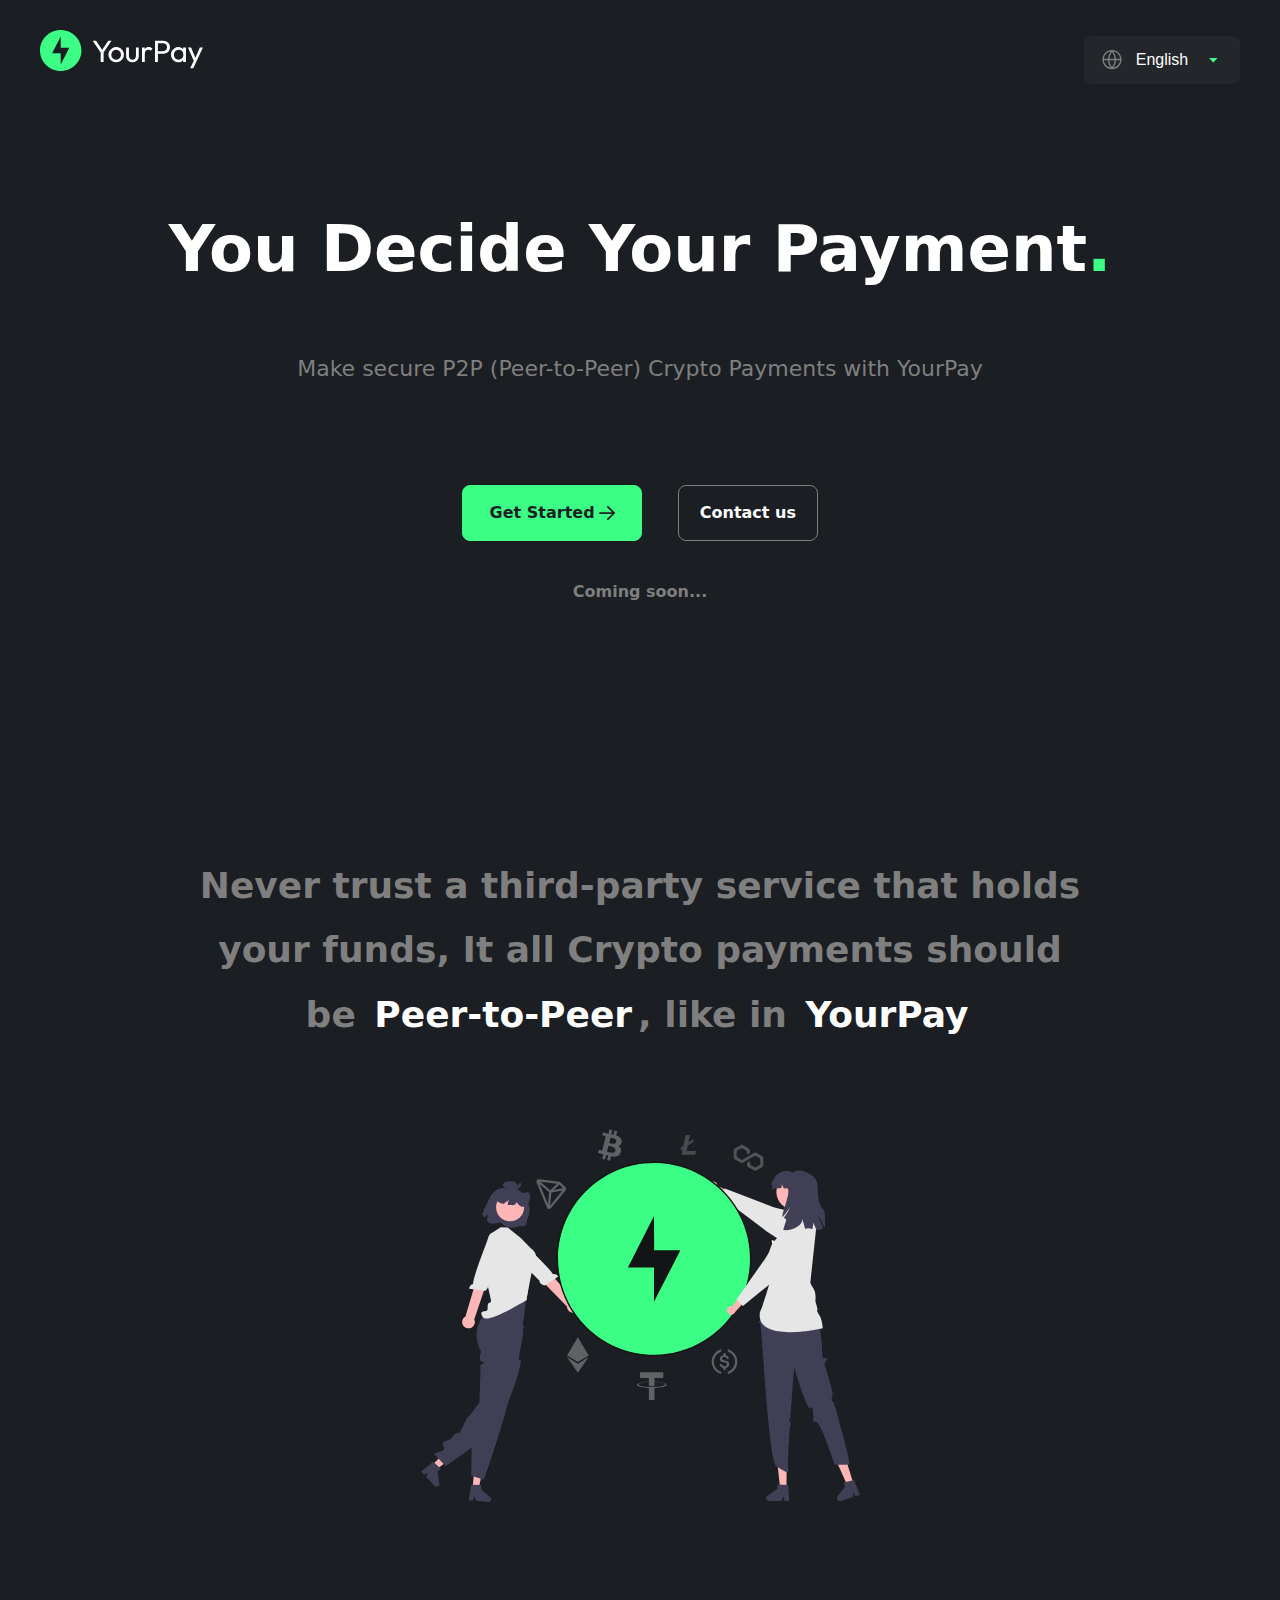
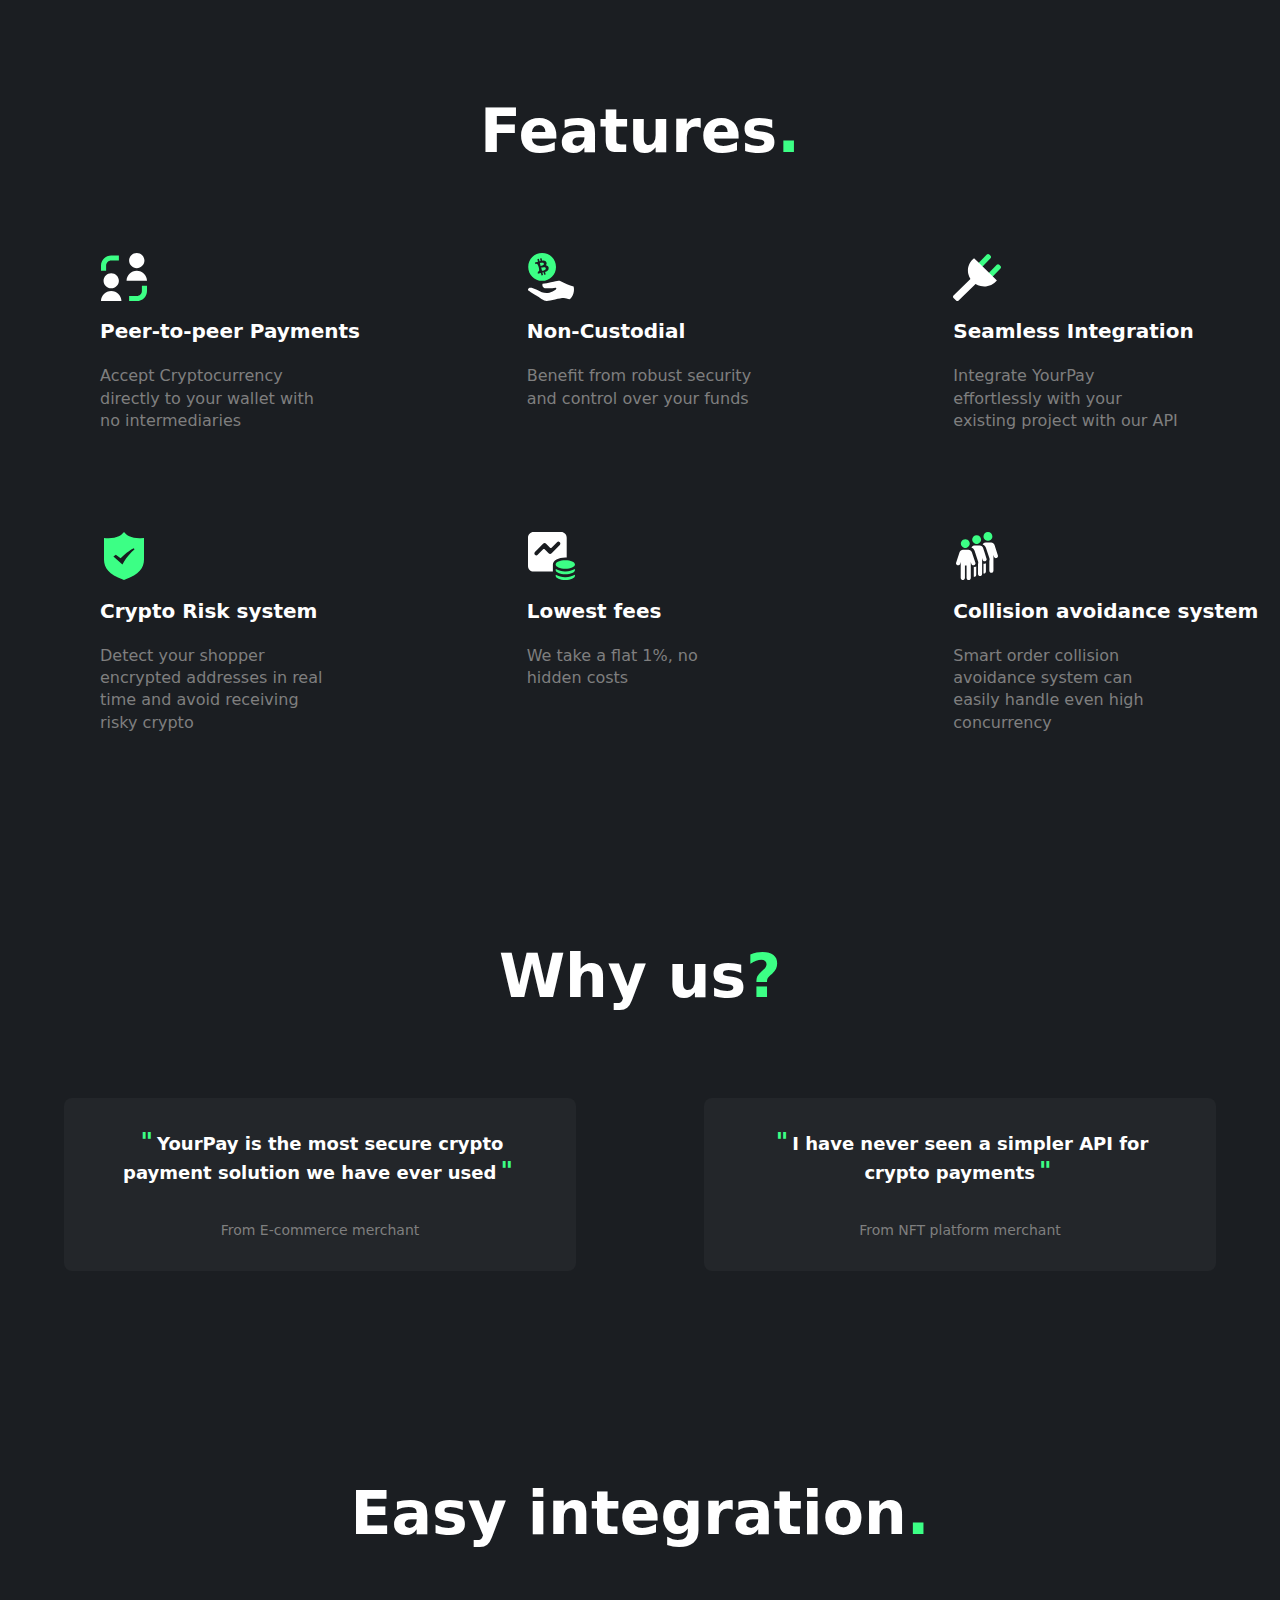
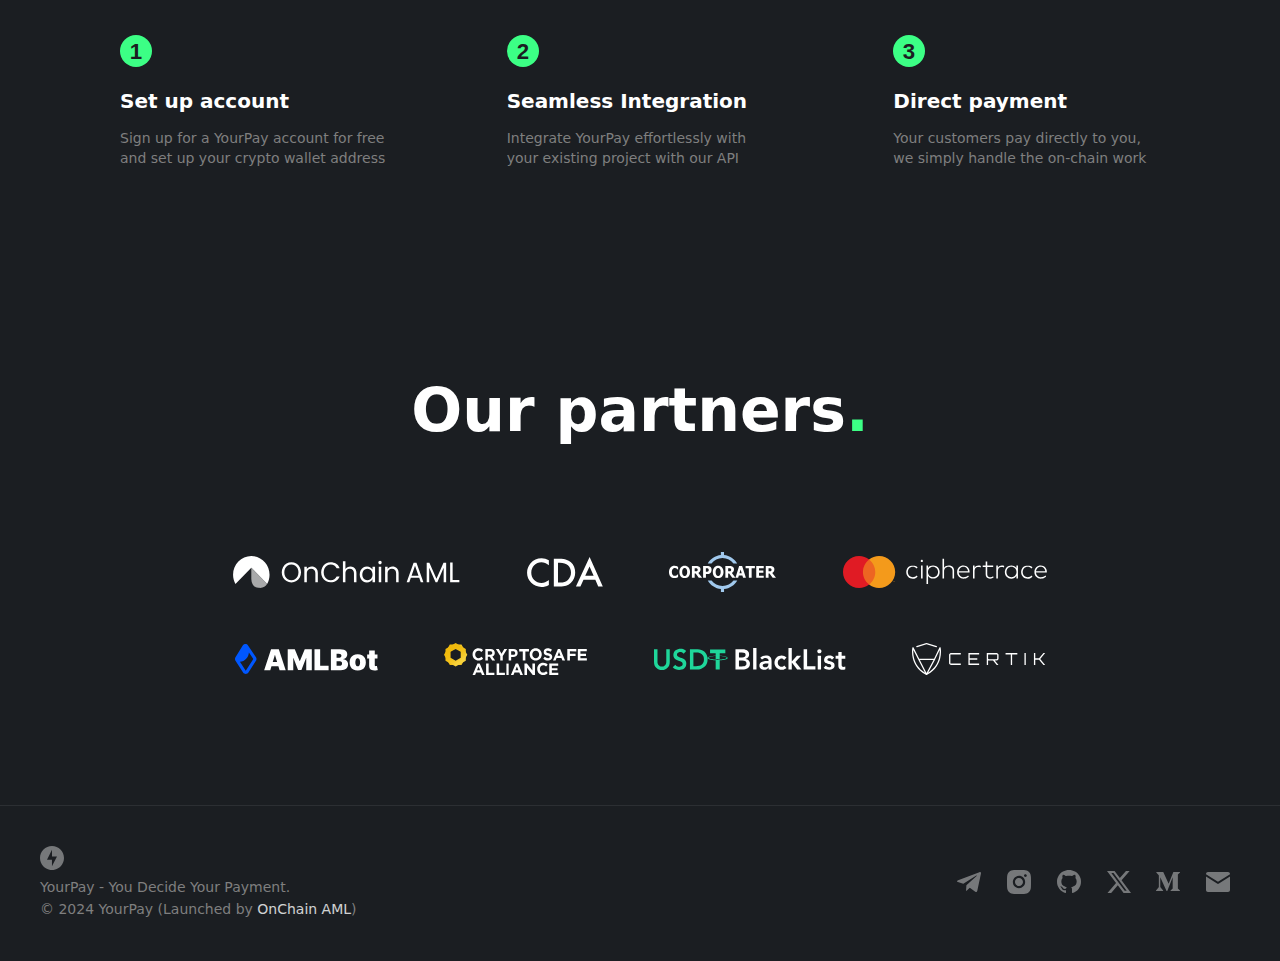
==== commit 51f9a154: "Add files via upload" ====
--- a/index.html
+++ b/index.html
@@ -49,7 +49,7 @@
           </div>
         </div>
         <h2>You Decide Your Payment<em>.</em></h2>
-        <p>Make secure P2P (peer-to-peer) Crypto Payments with YourPay</p>
+        <p>Make secure P2P (Peer-to-Peer) Crypto Payments with YourPay</p>
         <div class="guide">
             <a href="javascript:void(0)" class="btn-launch" disabled="disabled">Get Started</a>
             <a href="https://t.me/YourPay_ink" class="btn-contact" target="_blank">Contact us</a>
@@ -60,7 +60,7 @@
     <div class="wrap slogan">
         <h3>Never trust a third-party service that holds your funds, 
            It all Crypto payments should be <strong>Peer-to-Peer</strong>, like in <strong>YourPay</strong></h3>
-        <img src="static/img/slogan.svg?37487" width="440" height="auto" title="Crypto Payments" alt="Crypto Payments">
+        <img src="static/img/slogan.svg?9375424" width="440" height="auto" title="Crypto Payments" alt="Crypto Payments">
     </div>
 
     <div class="wrap features">
@@ -187,4 +187,4 @@
 </script>
 
 </body>
-</html>
+</html>--- a/static/css/style.css
+++ b/static/css/style.css
@@ -174,6 +174,7 @@
 .dropdown-content a.active{
   opacity: .4;
   cursor: auto;
+  background: url("../img/icon-success.svg") 160px center no-repeat;
 }
 .show {display: block;}
 
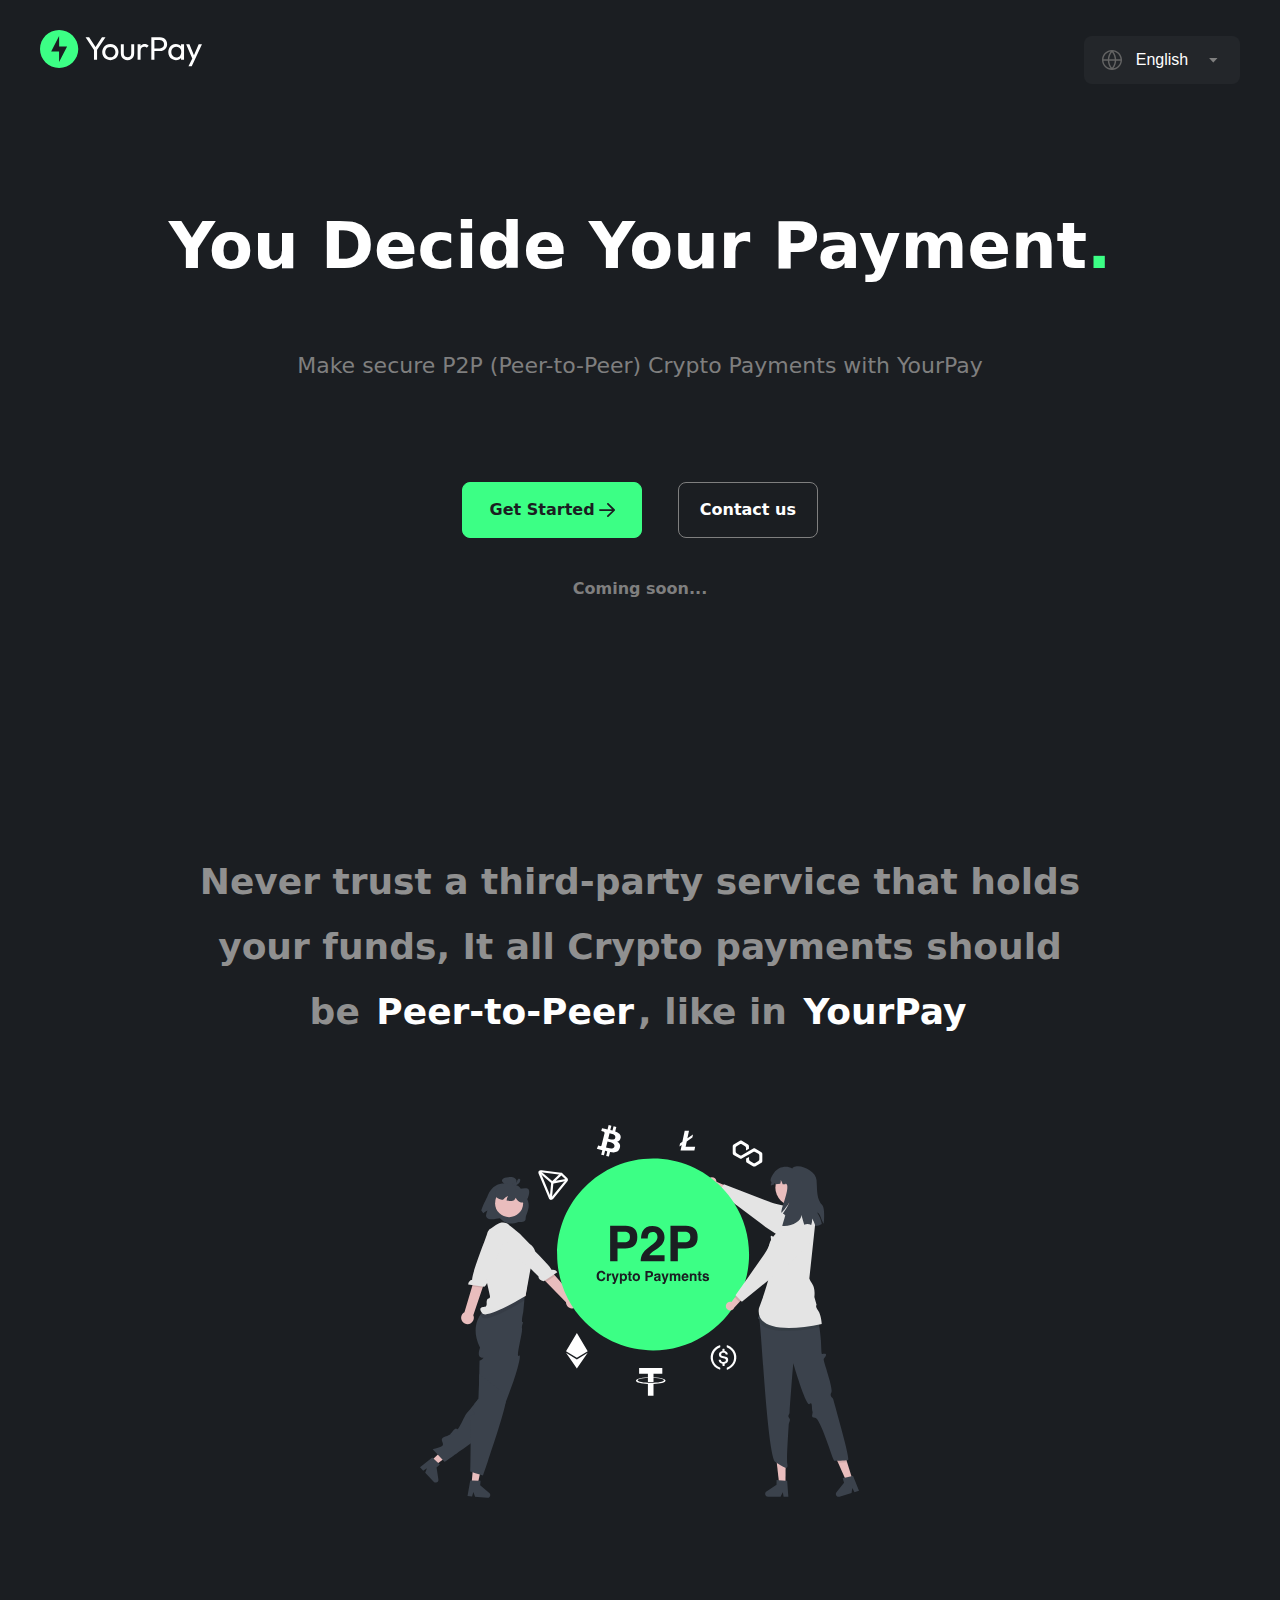
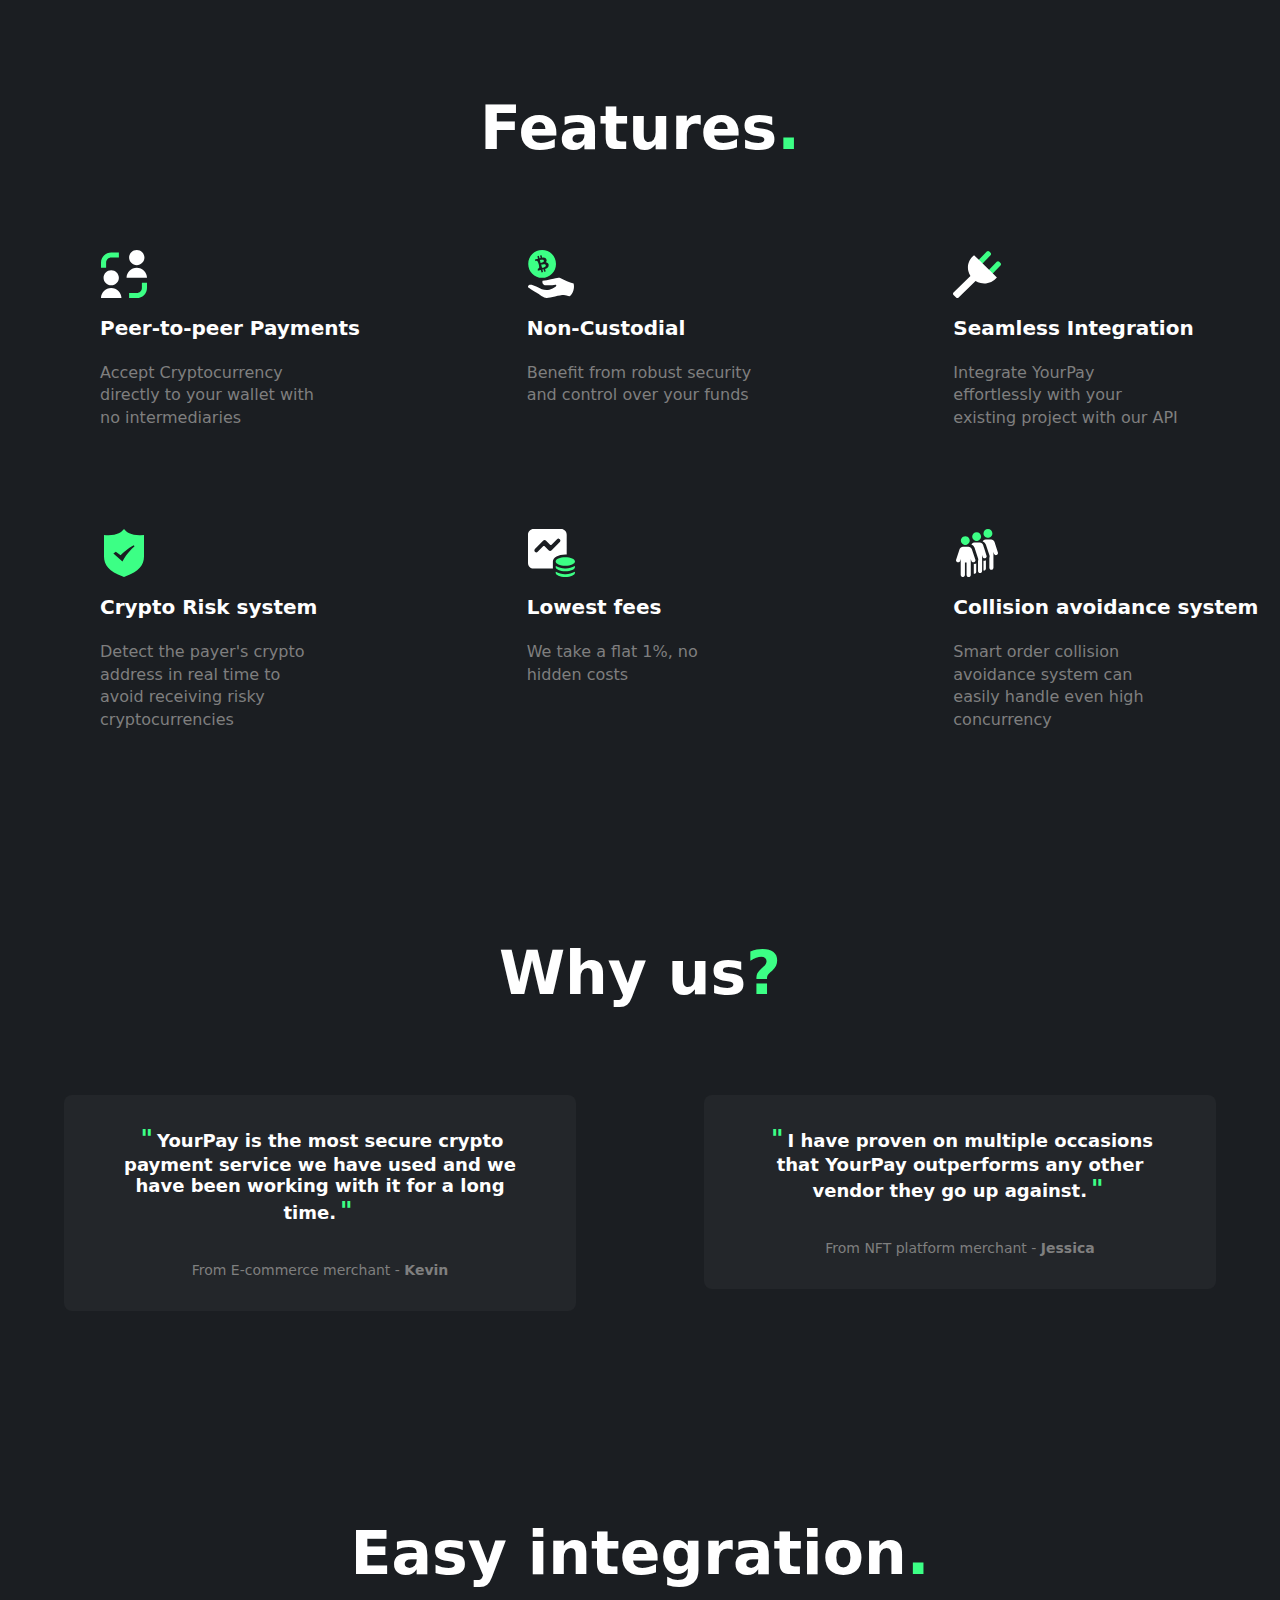
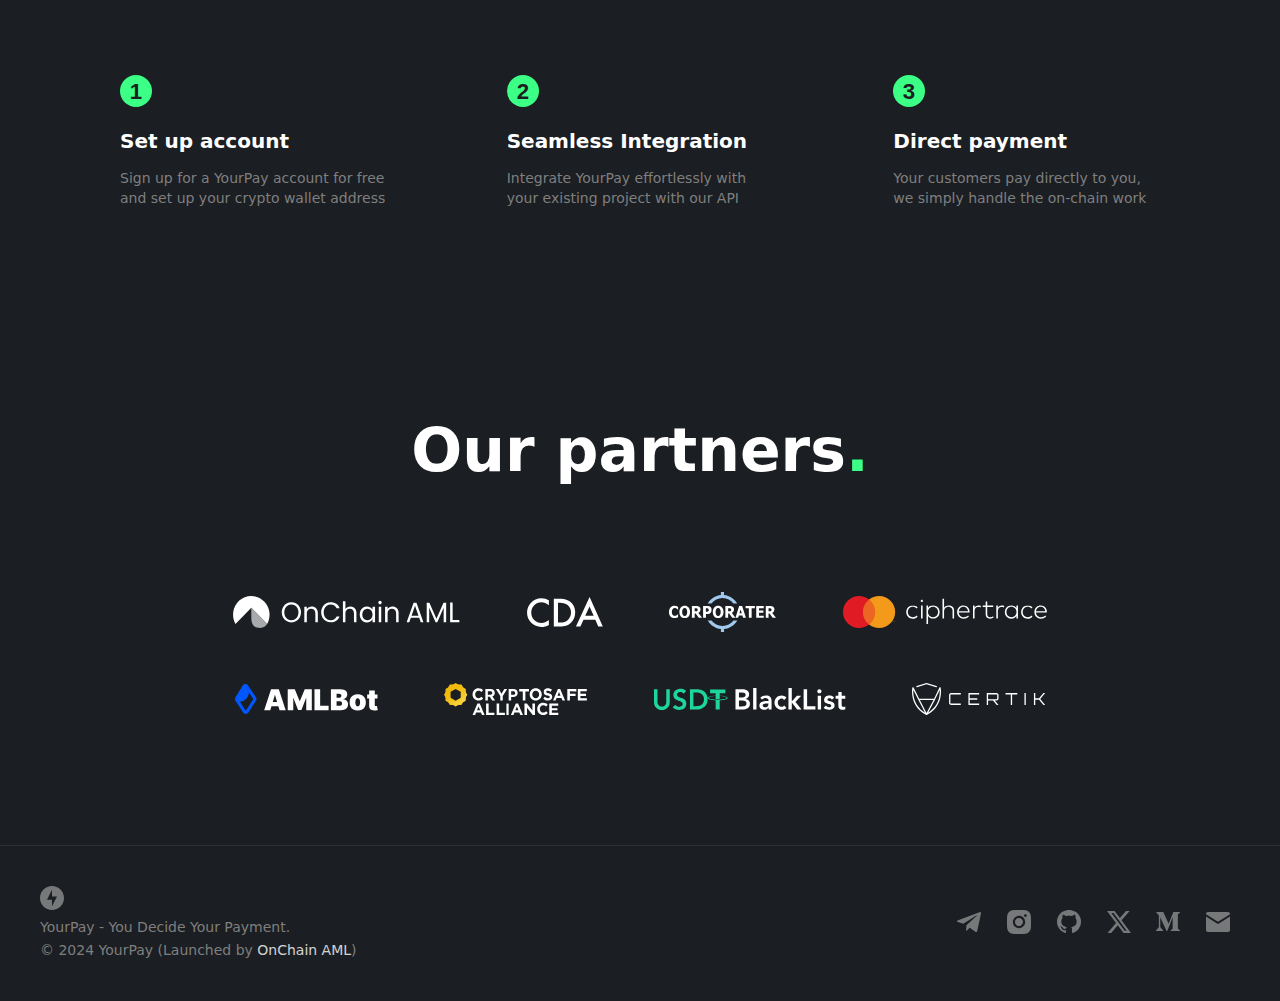
==== commit 464af3e6: "Add files via upload" ====
--- a/index.html
+++ b/index.html
@@ -84,7 +84,7 @@
             <div class="item">
                 <img src="static/img/icon-feature-04.svg" width="48" height="48" title="Crypto Risk system" alt="Crypto Risk system">
                 <h5>Crypto Risk system</h5>
-                <p>Detect your shopper encrypted addresses in real time and avoid receiving risky crypto</p>
+                <p>Detect the payer's crypto address in real time to avoid receiving risky cryptocurrencies</p>
             </div>
             <div class="item">
                 <img src="static/img/icon-feature-05.svg" width="48" height="48" title="Lowest fees" alt="Lowest fees">
@@ -103,12 +103,12 @@
         <h4 class="title">Why us<em>?</em></h4>
         <div class="clearfix">
             <div class="item">
-                <p><strong>"</strong>YourPay is the most secure crypto payment solution we have ever used<strong>"</strong></p>
-                <span>From E-commerce merchant</span>
+                <p><strong>"</strong>YourPay is the most secure crypto payment service we have used and we have been working with it for a long time.<strong>"</strong></p>
+                <span>From E-commerce merchant - <strong>Kevin</strong></span>
             </div>
             <div class="item">
-                <p><strong>"</strong>I have never seen a simpler API for crypto payments<strong>"</strong></p>
-                <span>From NFT platform merchant</span>
+                <p><strong>"</strong>I have proven on multiple occasions that YourPay outperforms any other vendor they go up against.<strong>"</strong></p>
+                <span>From NFT platform merchant - <strong>Jessica</strong></span>
             </div>
         </div>
     </div>
--- a/static/css/style.css
+++ b/static/css/style.css
@@ -74,7 +74,7 @@
   text-align: center;
   margin-bottom: 180px;
 }
-.header .guide .btn-launch{
+.header .guide a.btn-launch{
   width: 180px;
   height: 56px;
   line-height: 54px;
@@ -93,7 +93,7 @@
 /*  pointer-events: none;*/
   cursor: wait;
 }
-.header .guide .btn-contact{
+.header .guide a.btn-contact{
   width: 140px;
   height: 56px;
   line-height: 54px;
@@ -106,7 +106,13 @@
   font-size: 16px;
   border: 1px solid #7F7F7F;
 }
-.header .guide .btn-contact:hover{
+.header .guide a.btn-launch:hover{
+  border-color: #38E87A;
+  background: #38E87A url("../img/arrow-right.svg") no-repeat;
+  background-position: 136px center;
+  background-size: 16px;
+}
+.header .guide a.btn-contact:hover{
   border-color: #bbb;
 }
 .header .guide p{
@@ -188,12 +194,12 @@
   padding: 0 20px;
   max-width: 940px;
   margin: 40px auto;
-  color: #7F7F7F;
+  color: #909090;
   display: block;
 }
 .slogan h3 strong{
   color: #fff;
-  padding: 0 6px;
+  padding: 0 4px;
 }
 .slogan img{
   margin: 40px auto;
@@ -275,6 +281,9 @@
   display: inline-block;
   margin: 20px 30px;
 }
+.partners .item a:hover{
+  opacity: .6;
+}
 
 .footer{
   border-top: 1px solid #2C2F33;
@@ -419,14 +428,13 @@
   .footer{
     padding: 30px 20px;
   }
-  .header .brand,
   .header .guide,
   .whyus, .integration,
   .partners .item{
     margin-bottom: 40px;
   }
   .header .brand{
-    text-align: center;
+    margin-bottom: 60px;
   }
   .header .brand img{
     width: 140px!important;
@@ -461,6 +469,9 @@
   }
   .partners .item a{
     margin: 10px 14px;
+  }
+  .language-menus{
+    right: 20px;
   }
   .dropbtn{
     width: 136px;
@@ -488,7 +499,6 @@
 }
 
 @media (max-width: 480px) {
-  .header .brand,
   .header .guide,
   .whyus, .integration,
   .partners .item,
@@ -502,7 +512,7 @@
     padding: 0 30px;
   }
   .header .guide{
-    padding: 0 60px;
+    padding: 0 40px;
     margin-bottom: 40px;
   }
   .header .guide .btn-launch{
@@ -565,8 +575,29 @@
   .footer .copyright p{
     margin-bottom: 10px;
   }
+  .language-menus{
+    width: 136px;
+    margin-bottom: 40px;
+  }
+  .whyus .item{
+    padding: 20px;
+  }
+  .features .item p{
+    min-height: 0;
+  }
+}
+
+@media (max-width: 320px) {
+  .partners .item a{
+    width: 100%;
+    margin-bottom: 18px;
+  }
   .header .brand{
+    text-align: center;
     margin-bottom: 10px;
+  }
+  .header h2{
+    margin: 40px 0 20px;
   }
   .language-menus{
     position: relative;
@@ -575,18 +606,30 @@
     text-align: center;
     display: block;
     margin: 0 auto;
-    width: 136px;
-    margin-bottom: 40px;
   }
   .dropdown-content{
     right: auto;
     left: -30px;
   }
-}
-
-@media (max-width: 320px) {
+  .header h2{
+    font-size: 36px;
+  }
+  .header .guide p{
+    margin: 30px 0;
+  }
+  .whyus .item{
+    padding: 20px 14px;
+  }
+  .whyus .item p{
+    margin-bottom: 20px;
+  }
   .partners .item a{
-    width: 100%;
-    margin-bottom: 18px;
-  }
-}
+    margin-bottom: 22px;
+  }
+  .partners .item a img{
+    height: 34px !important;
+  }
+  .footer .social a{
+    padding: 8px;
+  }
+}
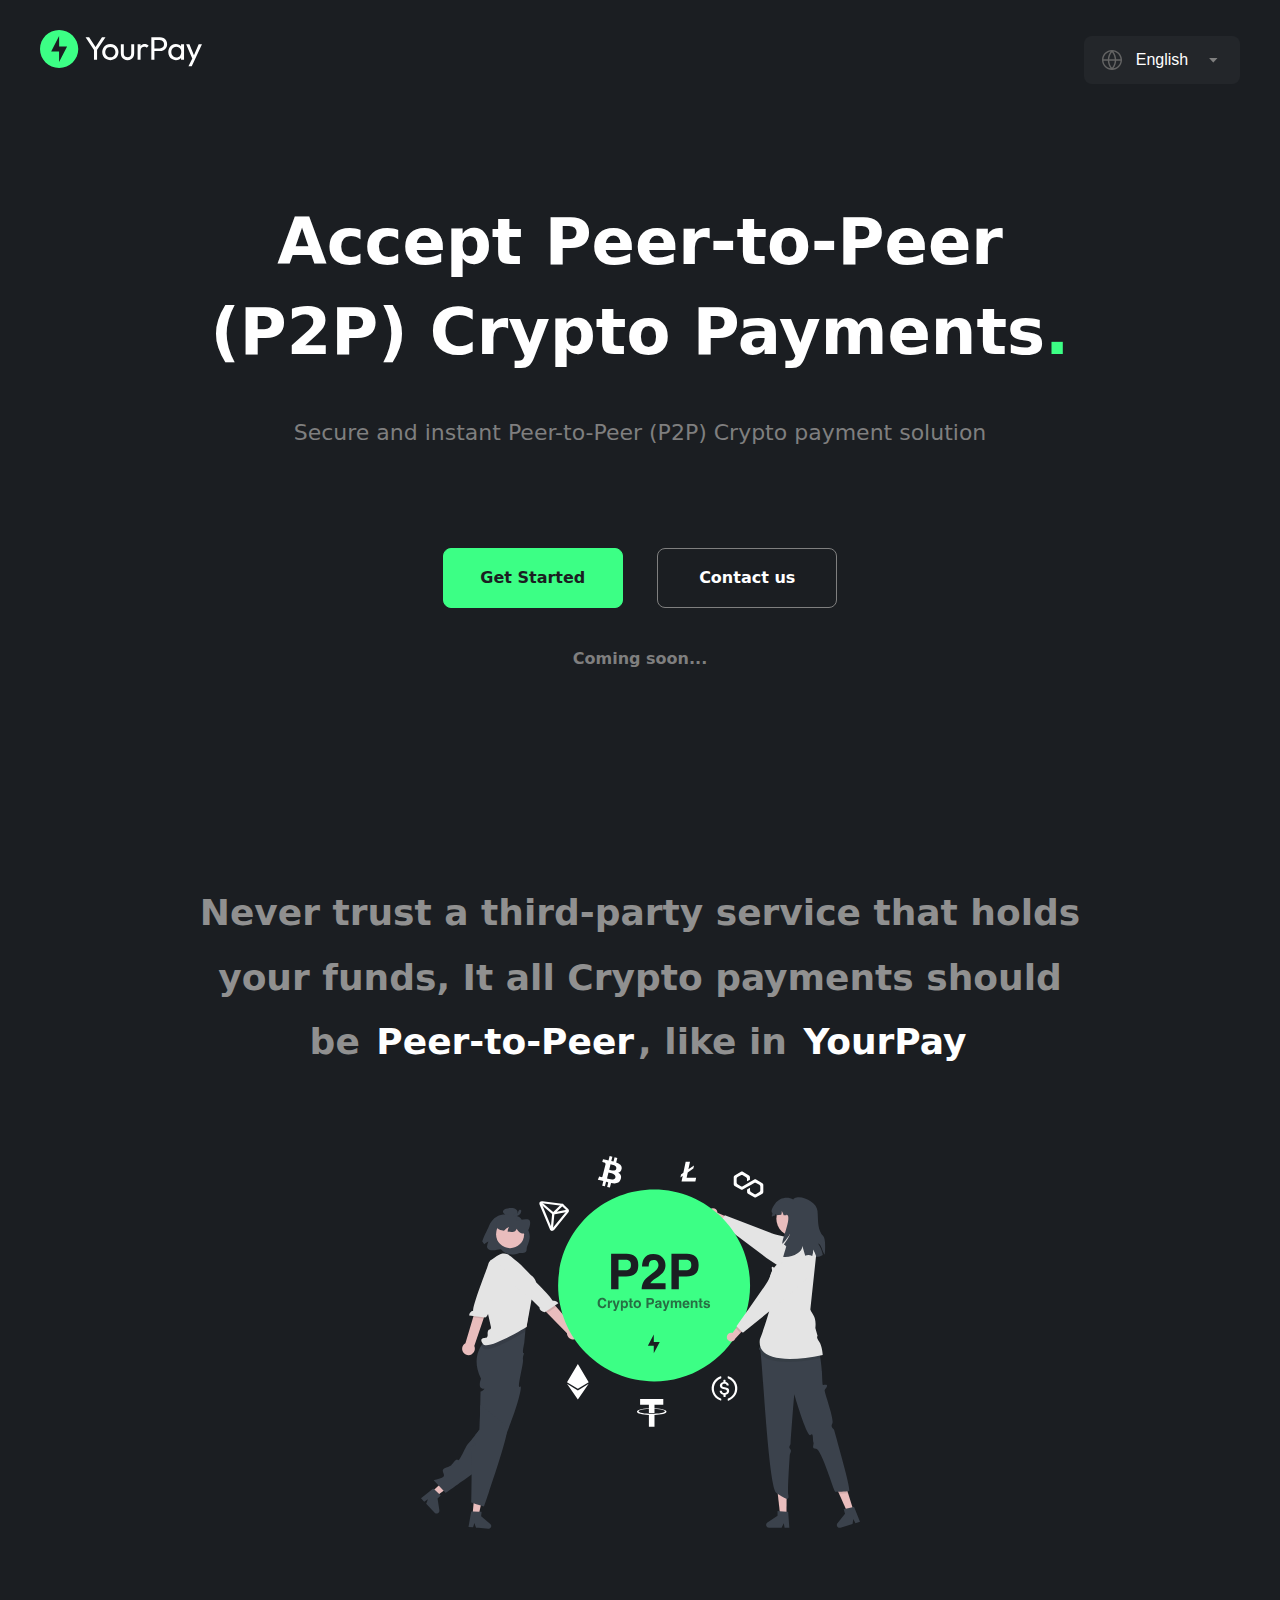
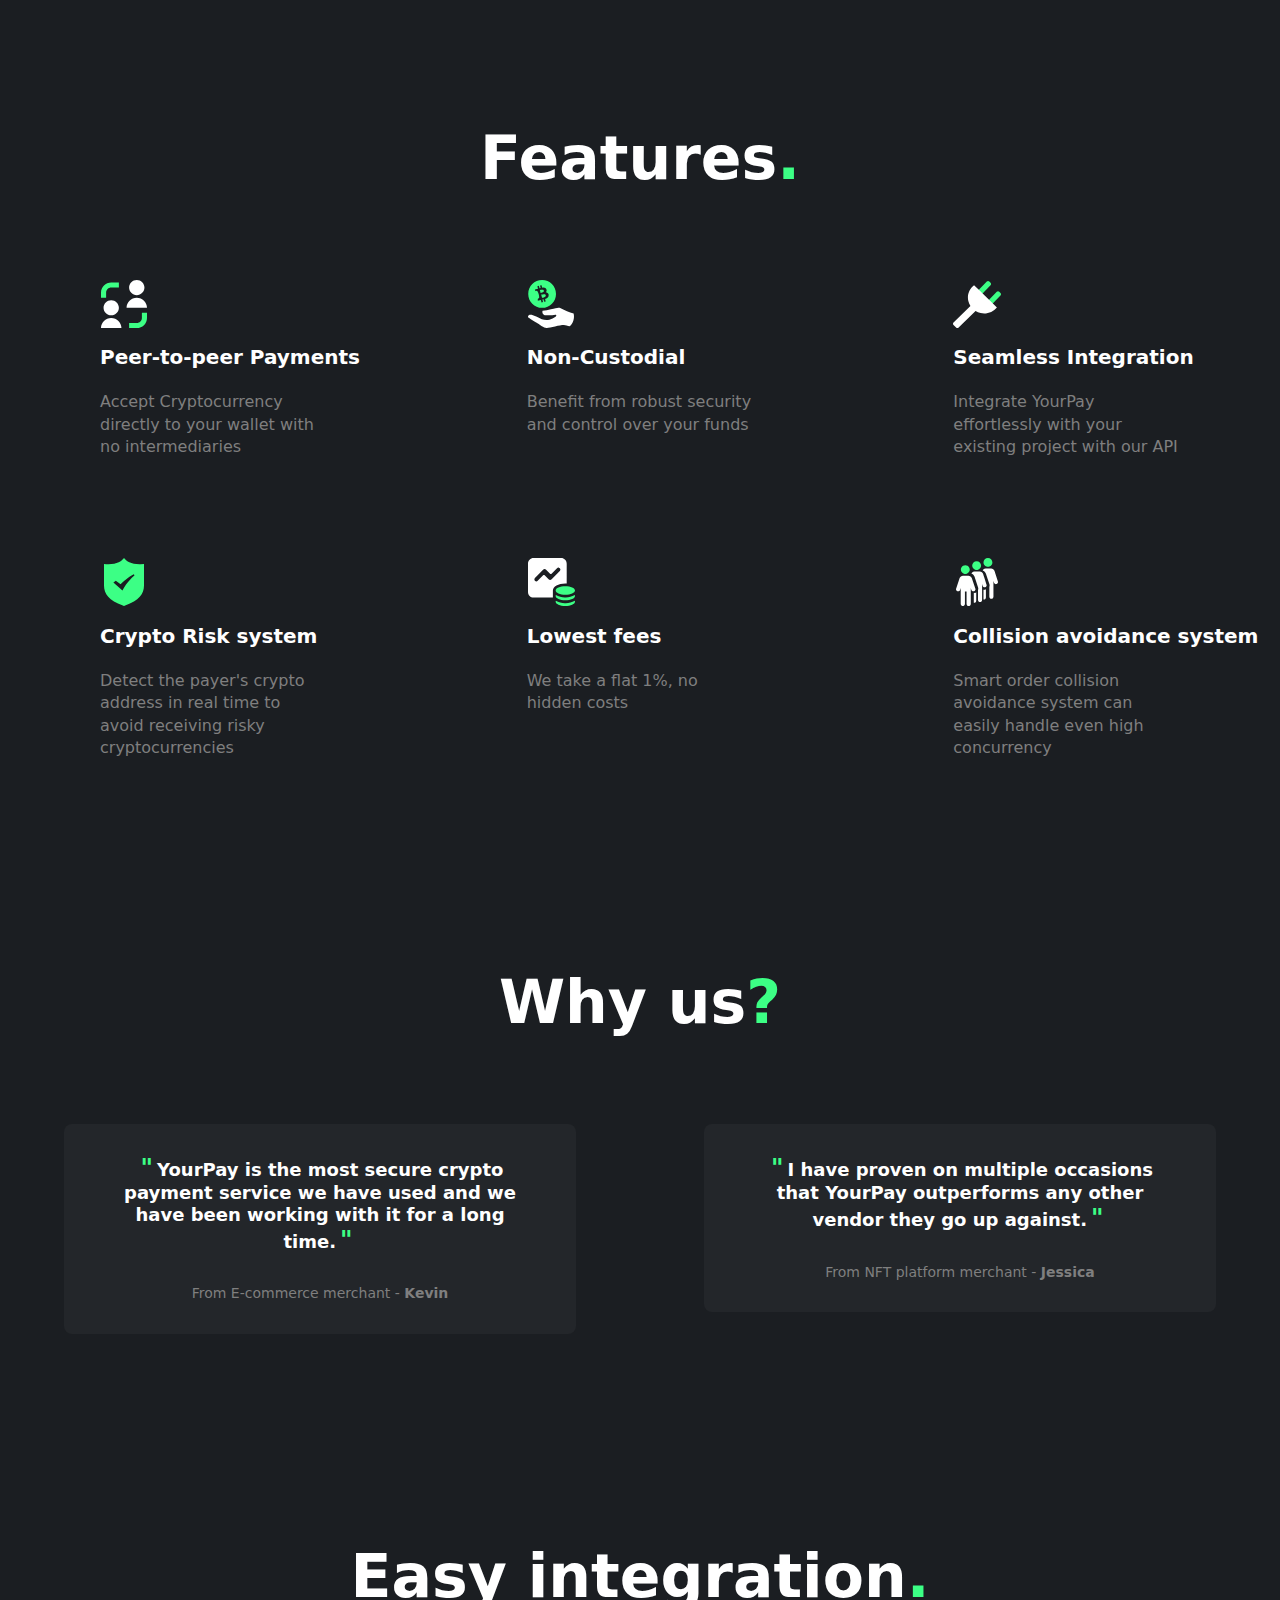
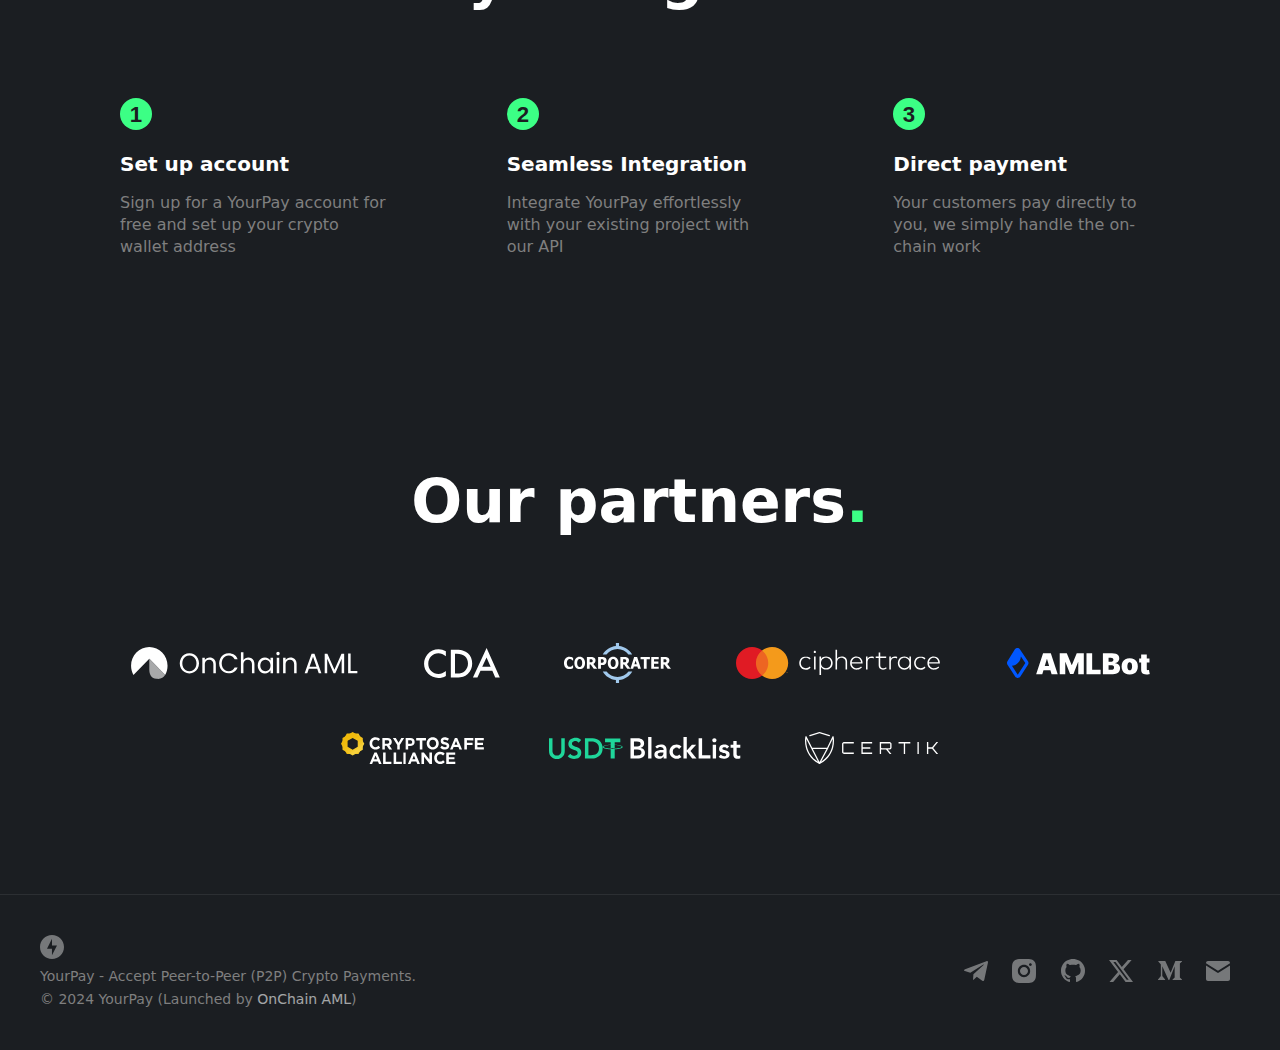
==== commit 32b73f96: "Add files via upload" ====
--- a/index.html
+++ b/index.html
@@ -3,19 +3,19 @@
 <head>
     <meta charset="utf-8"/>
 
-    <title>YourPay — Accept Payments in Crypto with YourPay</title>
+    <title>YourPay - Accept Peer-to-Peer (P2P) Crypto Payments</title>
 
     <meta http-equiv="X-UA-Compatible" content="IE=edge">
     <meta name="viewport" content="width=device-width,initial-scale=1">
     
-    <meta name="description" content="YourPay is a leading Crypto payment gateway providing instant Crypto payments, Make secure P2P (peer-to-peer) Crypto Payments with YourPay.">
+    <meta name="description" content="YourPay is the best Crypto Payment gateway, a secure and instant Peer-to-Peer (P2P) Crypto Payment solution.">
     <meta name="keywords" content="YourPay,Crypto Payments Gateway,P2P Crypto payments,Crypto Gateway,Crypto Payment API,Tether USDT Payment,Web3 Payment">
 
     <!-- Open Graph / Facebook -->
     <meta property="og:type" content="website">
     <meta property="og:url" content="https://yourpay.ink">
-    <meta property="og:title" content="YourPay — Accept Payments in Crypto with YourPay">
-    <meta property="og:description" content="YourPay is a leading Crypto payment gateway providing instant Crypto payments, Make secure P2P (peer-to-peer) Crypto Payments with YourPay.">
+    <meta property="og:title" content="YourPay — Accept Peer-to-Peer (P2P) Crypto Payments">
+    <meta property="og:description" content="YourPay is the best Crypto Payment gateway, a secure and instant Peer-to-Peer (P2P) Crypto Payment solution.">
     <meta property="og:site_name" content="YourPay">
     <meta property="og:image" content="static/img/yourpay_image.png">
 
@@ -24,8 +24,8 @@
     <meta name="twitter:card" content="summary_large_image">
     <meta name="twitter:site" content="@YourPayOfficial">
     <meta name="twitter:creator" content="@YourPayOfficial">
-    <meta name="twitter:title" content="YourPay — Accept Payments in Crypto with YourPay">
-    <meta name="twitter:description" content="YourPay is a leading Crypto payment gateway providing instant Crypto payments, Make secure P2P (peer-to-peer) Crypto Payments with YourPay.">
+    <meta name="twitter:title" content="YourPay — Accept Peer-to-Peer (P2P) Crypto Payments">
+    <meta name="twitter:description" content="YourPay is the best Crypto Payment gateway, a secure and instant Peer-to-Peer (P2P) Crypto Payment solution.">
 
     <link rel="shortcut icon" type="image/x-icon" href="static/img/favicon.png"/>
     <link rel="stylesheet" href="static/css/style.css?278634" />
@@ -48,8 +48,8 @@
             <a href="ko/">한국어</a>
           </div>
         </div>
-        <h2>You Decide Your Payment<em>.</em></h2>
-        <p>Make secure P2P (Peer-to-Peer) Crypto Payments with YourPay</p>
+        <h2>Accept Peer-to-Peer (P2P) Crypto Payments<em>.</em></h2>
+        <p>Secure and instant Peer-to-Peer (P2P) Crypto payment solution</p>
         <div class="guide">
             <a href="javascript:void(0)" class="btn-launch" disabled="disabled">Get Started</a>
             <a href="https://t.me/YourPay_ink" class="btn-contact" target="_blank">Contact us</a>
@@ -152,7 +152,7 @@
         <div class="clearfix">
             <div class="copyright">
                 <img src="static/img/logo-s.svg" width="24" height="24" title="YourPay" alt="YourPay">
-                <p>YourPay - You Decide Your Payment.</p>
+                <p>YourPay - Accept Peer-to-Peer (P2P) Crypto Payments.</p>
                 <p>© 2024 YourPay (Launched by <a href="https://www.onchainaml.com" target="_blank" title="OnChain AML">OnChain AML</a>)</p>
             </div>
             <div class="social">
--- a/static/css/style.css
+++ b/static/css/style.css
@@ -9,7 +9,7 @@
   min-height: 100%;
 }
 body {
-  font: 400 18px/1.4 ui-sans-serif,system-ui,sans-serif,"Apple Color Emoji","Segoe UI Emoji",Segoe UI Symbol,"Noto Color Emoji";
+  font: 400 14px/1.4 ui-sans-serif,system-ui,sans-serif,"Apple Color Emoji","Segoe UI Emoji",Segoe UI Symbol,"Noto Color Emoji";
   background: #1B1E22;
   color: #fff;
 }
@@ -53,78 +53,14 @@
 }
 .header .brand{
   margin-bottom: 120px;
-}
-.header h2{
-  text-align: center;
-  font-size: 64px;
-  margin-bottom: 60px;
-}
-.header h2 em{
-  font-style: normal;
-  color: #3CFF85;
-}
-.header p{
-  text-align: center;
-  font-size: 22px;
-  color: #7F7F7F;
-  padding: 0;
-  margin-bottom: 100px;
-}
-.header .guide{
-  text-align: center;
-  margin-bottom: 180px;
-}
-.header .guide a.btn-launch{
-  width: 180px;
-  height: 56px;
-  line-height: 54px;
-  text-align: center;
-  color: #1B1E22;
-  font-weight: 600;
-  background: #3CFF85 url("../img/arrow-right.svg") no-repeat;
-  background-position: 136px center;
-  background-size: 16px;
-  border-radius: 8px;
-  display: inline-block;
-  padding-right: 20px;
-  font-size: 16px;
-  margin-right: 30px;
-  border: 1px solid #3CFF85;
-/*  pointer-events: none;*/
-  cursor: wait;
-}
-.header .guide a.btn-contact{
-  width: 140px;
-  height: 56px;
-  line-height: 54px;
-  text-align: center;
-  color: #fff;
-  font-weight: 600;
-  background: none;
-  border-radius: 8px;
-  display: inline-block;
-  font-size: 16px;
-  border: 1px solid #7F7F7F;
-}
-.header .guide a.btn-launch:hover{
-  border-color: #38E87A;
-  background: #38E87A url("../img/arrow-right.svg") no-repeat;
-  background-position: 136px center;
-  background-size: 16px;
-}
-.header .guide a.btn-contact:hover{
-  border-color: #bbb;
-}
-.header .guide p{
-  margin: 40px 0;
-  font-size: 16px;
-  font-weight: 600;
+  animation: fadenum 2s 1;
 }
 
 .language-menus{
   position: absolute;
   top: 36px;
   right: 40px;
+  animation: fadenum 4s 1;
 }
 .dropbtn {
   background: #23262A url("../img/arrow-bottom.svg") 124px center no-repeat;
@@ -182,7 +118,86 @@
   cursor: auto;
   background: url("../img/icon-success.svg") 160px center no-repeat;
 }
-.show {display: block;}
+.show {
+  display: block;
+}
+
+.header h2{
+  text-align: center;
+  font-size: 64px;
+  max-width: 940px;
+  margin: 0 auto 40px;
+  -webkit-animation: fade-in-up 700ms 0ms ease-in-out both;
+  animation: fade-in-up 700ms 0ms ease-in-out both;
+}
+.header h2 em{
+  font-style: normal;
+  color: #3CFF85;
+}
+.header p{
+  text-align: center;
+  font-size: 22px;
+  color: #7F7F7F;
+  padding: 0;
+  margin-bottom: 100px;
+  -webkit-animation: fade-in-up 700ms 200ms ease-in-out both;
+  animation: fade-in-up 700ms 200ms ease-in-out both;
+}
+.header .guide{
+  text-align: center;
+  margin-bottom: 140px;
+  -webkit-animation: fade-in-up 700ms 400ms ease-in-out both;
+  animation: fade-in-up 700ms 400ms ease-in-out both;
+}
+.header .guide a.btn-launch,
+.header .guide a.btn-contact{
+  width: 180px;
+  height: 60px;
+  line-height: 58px;
+  text-align: center;
+  font-weight: 600;
+  border-radius: 8px;
+  display: inline-block;
+  font-size: 16px;
+}
+
+.header .guide a.btn-launch{
+  color: #1B1E22;
+  background: #3CFF85;
+  border: 1px solid #3CFF85;
+  margin-right: 30px;
+  cursor: wait;
+}
+.header .guide a.btn-launch:hover{
+  opacity: .8;
+}
+/*.header .guide a.btn-launch .arrow-right{
+  width: 16px;
+  height: 16px;
+  position: absolute;
+  right: 32px;
+  top: 2px;
+  transform: translateX(0);
+  transition: transform 0.2s linear;
+}*/
+/*.header .guide a.btn-launch:hover .arrow-right{
+  transform: translateX(4px);
+  transition: transform 0.2s linear;
+}*/
+
+.header .guide a.btn-contact{
+  color: #fff;
+  background: none;
+  border: 1px solid #7F7F7F;
+}
+.header .guide a.btn-contact:hover{
+  border-color: #bbb;
+}
+.header .guide p{
+  margin: 40px 0;
+  font-size: 16px;
+  font-weight: 600;
+}
 
 .slogan{
   text-align: center;
@@ -223,6 +238,14 @@
 .features .item p{
   font-size: 16px;
   color: #7F7F7F;
+}
+.features .item img{
+  transform: translateX(0);
+  transition: transform 0.2s linear
+}
+.features .item:hover img{
+  transform: translateX(8px);
+transition: transform 0.2s linear;
 }
 
 .whyus{
@@ -237,6 +260,12 @@
   margin: 0 5%;
   padding: 30px 40px;
   text-align: center;
+  transform: translateY(0);
+  transition: transform 0.2s linear
+}
+.whyus .item:hover{
+  transform: translateY(-8px);
+  transition: transform 0.2s linear;
 }
 .whyus .item p{
   line-height: 1.2;
@@ -269,7 +298,7 @@
 }
 .integration .item p{
   color: #7F7F7F;
-  font-size: 14px;
+  font-size: 16px;
 }
 
 .partners .item{
@@ -296,7 +325,10 @@
   line-height: 1.6;
 }
 .footer .copyright a{
-  opacity: .8;
+  opacity: .6;
+}
+.footer .copyright a:hover{
+  opacity: 1;
 }
 
 .footer .social{
@@ -515,14 +547,14 @@
     padding: 0 40px;
     margin-bottom: 40px;
   }
-  .header .guide .btn-launch{
+  .header .guide a.btn-launch{
     width: 100%;
     padding-right: 0;
     margin-right: 0;
     background: #3CFF85;
     margin-bottom: 20px;
   }
-  .header .guide .btn-contact{
+  .header .guide a.btn-contact{
     width: 100%;
   }
   .slogan h3{
@@ -633,3 +665,20 @@
     padding: 8px;
   }
 }
+
+@-webkit-keyframes fade-in-up {
+  0% {
+    -webkit-transform: translateY(60px);
+    transform: translateY(60px);
+    opacity: 0;
+  }
+  100% {
+    -webkit-transform: translateY(0);
+    transform: translateY(0);
+    opacity: 1;
+  }
+}
+@keyframes fadenum{
+   0%{ opacity: 0;}
+   100%{ opacity: 1;}
+}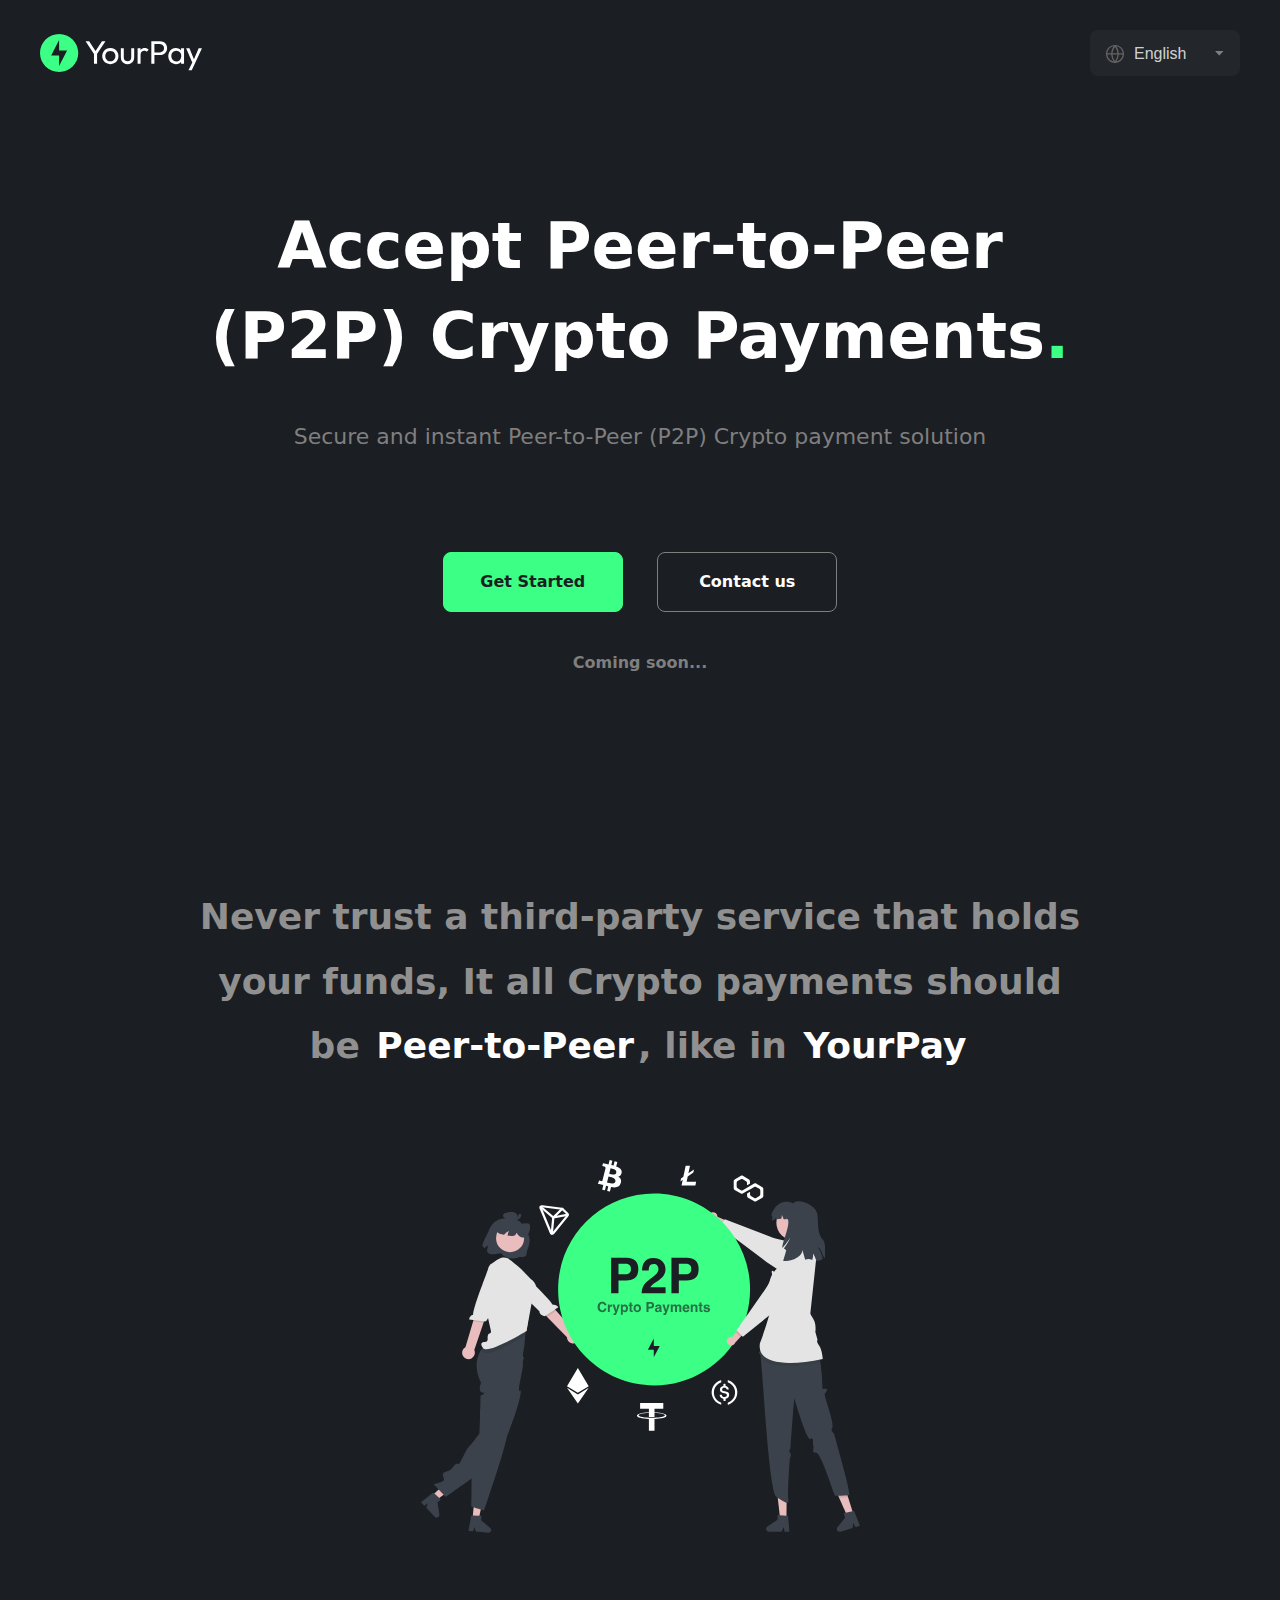
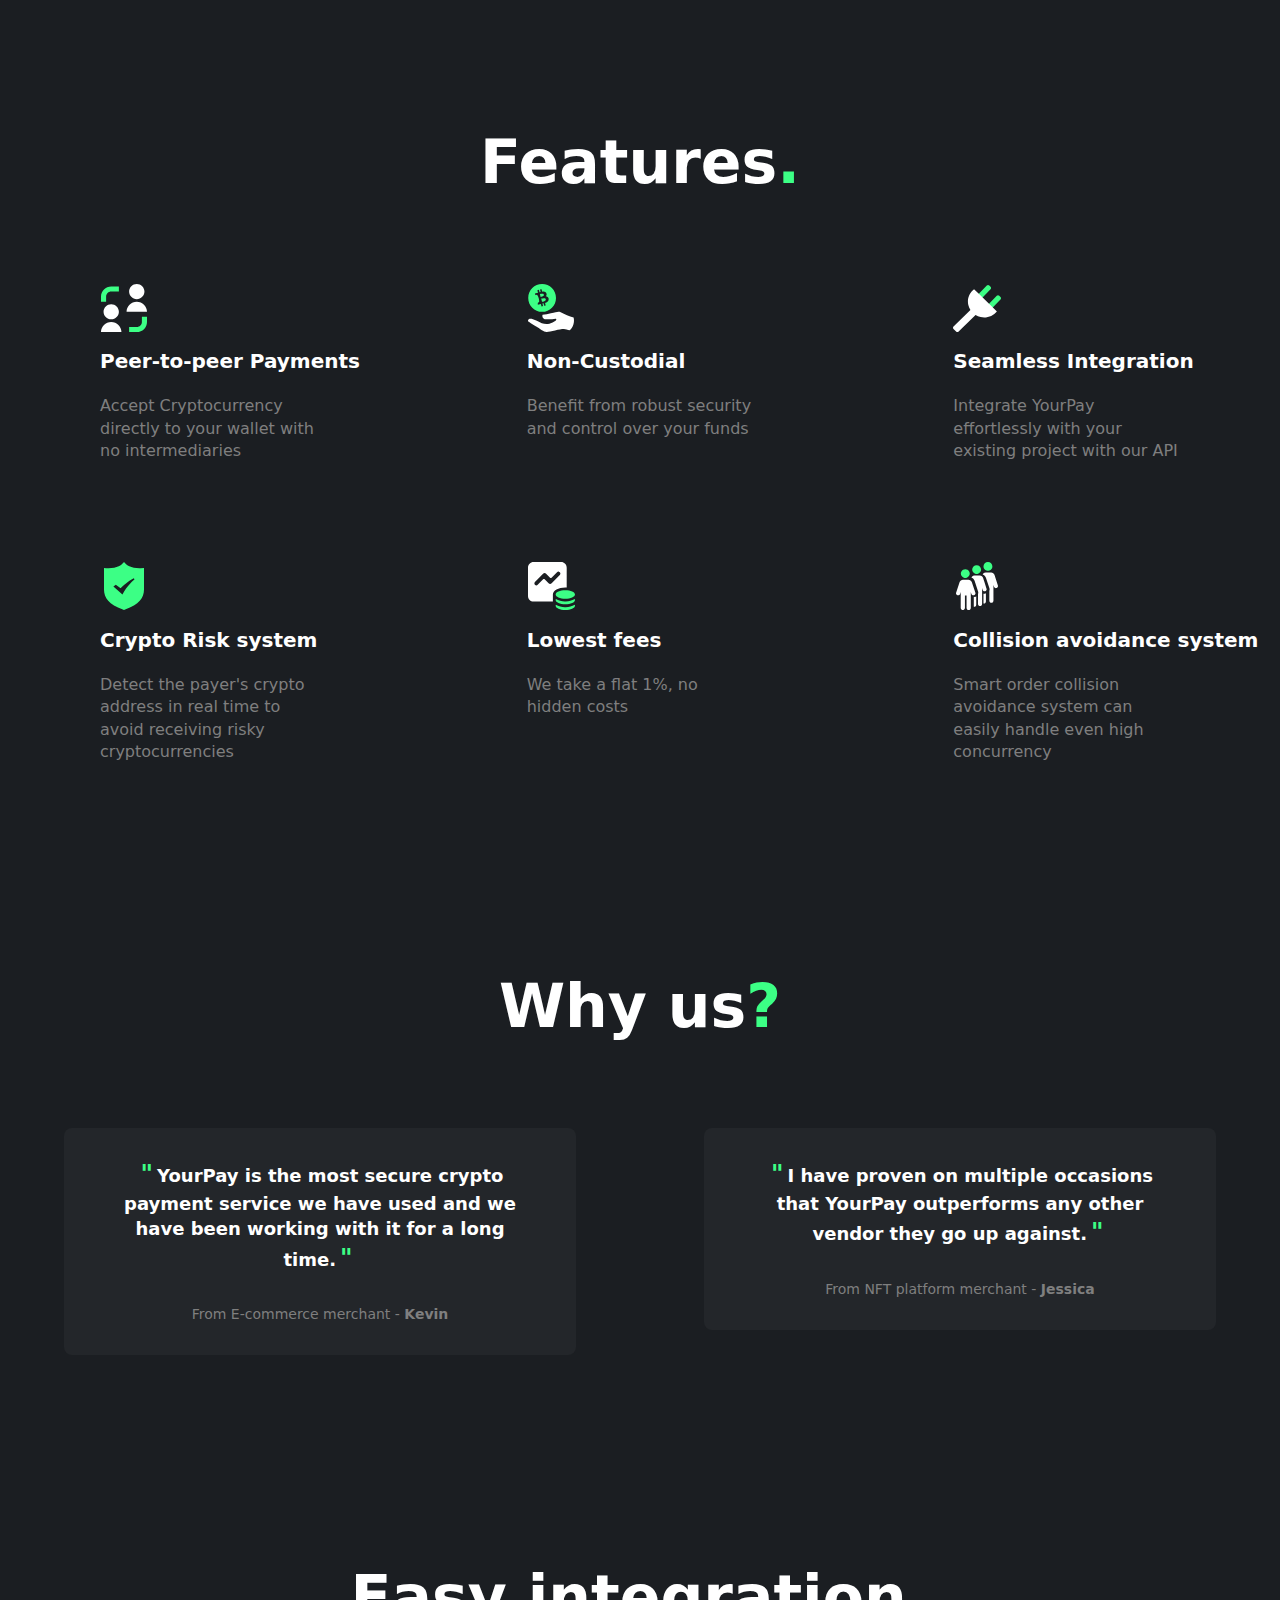
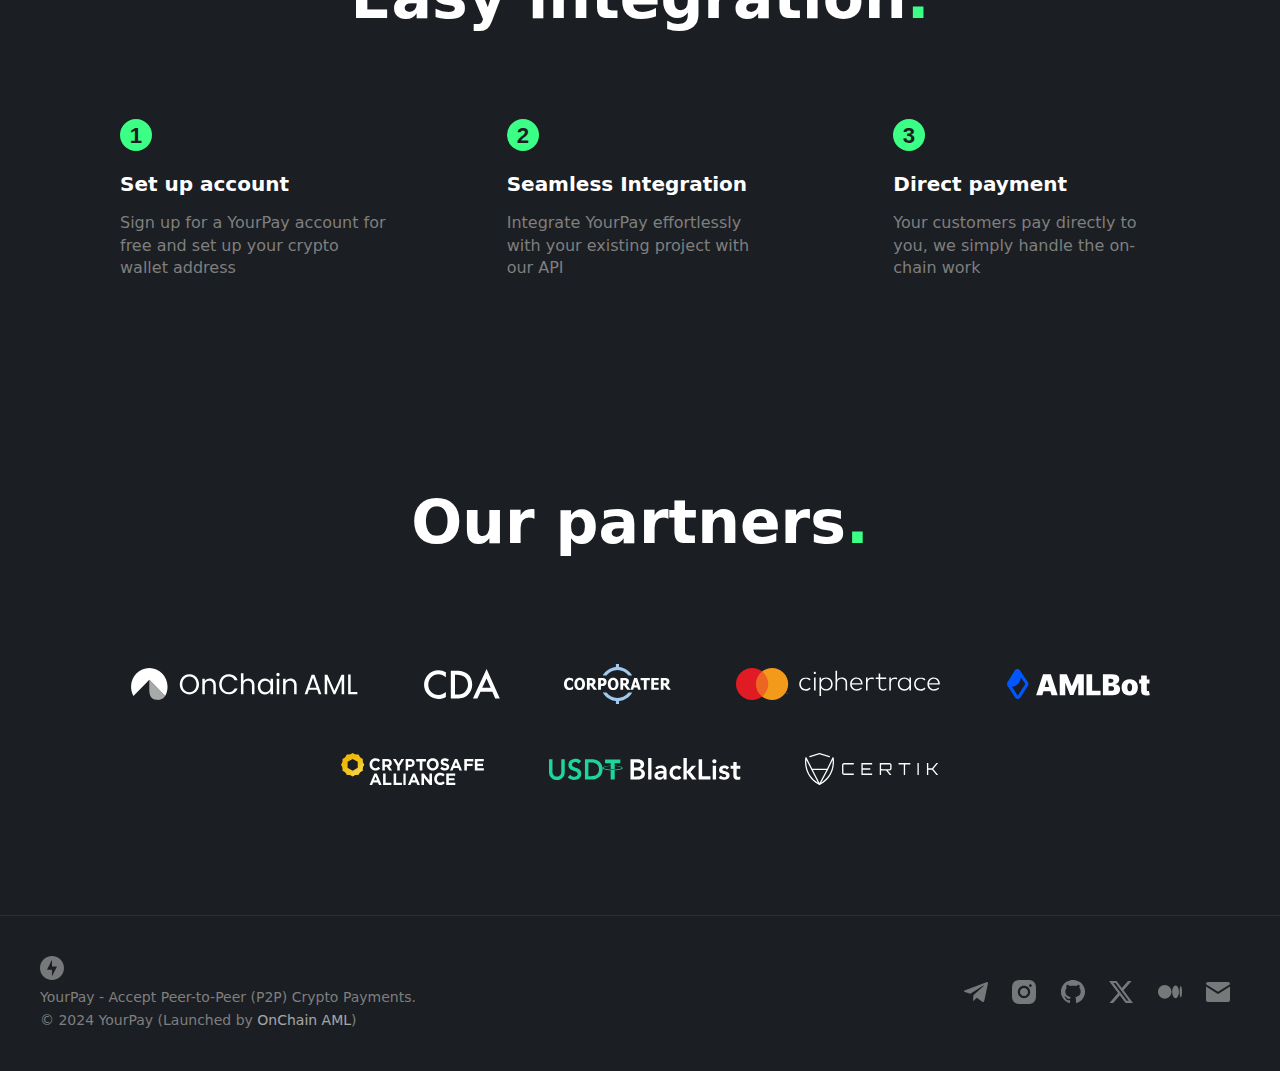
==== commit 7765d0d5: "Add files via upload" ====
--- a/index.html
+++ b/index.html
@@ -27,7 +27,7 @@
     <meta name="twitter:title" content="YourPay — Accept Peer-to-Peer (P2P) Crypto Payments">
     <meta name="twitter:description" content="YourPay is the best Crypto Payment gateway, a secure and instant Peer-to-Peer (P2P) Crypto Payment solution.">
 
-    <link rel="shortcut icon" type="image/x-icon" href="static/img/favicon.png"/>
+    <link rel="shortcut icon" type="image/x-icon" href="static/img/favicon.svg"/>
     <link rel="stylesheet" href="static/css/style.css?278634" />
 
 </head>
@@ -58,8 +58,7 @@
     </div>
 
     <div class="wrap slogan">
-        <h3>Never trust a third-party service that holds your funds, 
-           It all Crypto payments should be <strong>Peer-to-Peer</strong>, like in <strong>YourPay</strong></h3>
+        <h3>Never trust a third-party service that holds your funds, It all Crypto payments should be <strong>Peer-to-Peer</strong>, like in <strong>YourPay</strong></h3>
         <img src="static/img/slogan.svg?9375424" width="440" height="auto" title="Crypto Payments" alt="Crypto Payments">
     </div>
 
--- a/static/css/style.css
+++ b/static/css/style.css
@@ -53,38 +53,43 @@
 }
 .header .brand{
   margin-bottom: 120px;
-  animation: fadenum 2s 1;
+}
+.header .brand img{
+  margin-top: 4px;
 }
 
 .language-menus{
   position: absolute;
-  top: 36px;
+  top: 30px;
   right: 40px;
-  animation: fadenum 4s 1;
 }
 .dropbtn {
   background: #23262A url("../img/arrow-bottom.svg") 124px center no-repeat;
-  color: #fff;
+  color: rgba(255,255,255,.8);
   font-size: 16px;
-  width: 156px;
-  height: 48px;
+  text-align: left;
+  padding-left: 44px;
+  width: 150px;
+  height: 46px;
   line-height: 48px;
   border-radius: 8px;
   border: none;
   cursor: pointer;
   position: relative;
+  border: none;
 }
 .icon-language{
-  width: 20px;
-  height: 20px;
+  width: 18px;
+  height: 18px;
   position: absolute;
   background: url("../img/icon-language.svg") no-repeat;
-  background-size: 20px 20px;
-  top: 14px;
-  left: 18px;
+  background-size: 18px 18px;
+  top: 15px;
+  left: 16px;
 }
 .dropbtn:hover,
 .dropbtn:focus {
+  color: #fff;
   background: #2A2E33 url("../img/arrow-bottom.svg") 124px center no-repeat;
 }
 .dropdown {
@@ -95,7 +100,7 @@
   display: none;
   position: absolute;
   right: 0;
-  top: 60px;
+  top: 50px;
   background: #23262A;
   border-radius: 8px;
   min-width: 200px;
@@ -268,7 +273,7 @@
   transition: transform 0.2s linear;
 }
 .whyus .item p{
-  line-height: 1.2;
+/*  line-height: 1.2;*/
   margin-bottom: 30px;
   font-size: 18px;
   font-weight: 600;
@@ -429,7 +434,7 @@
   }
   .slogan h3{
     font-size: 30px;
-    line-height: 1.4;
+    line-height: 1.6;
     padding: 0 80px;
   }
   .slogan img{
@@ -473,7 +478,6 @@
   }
   .header h2{
     font-size: 48px;
-    line-height: 1.2;
   }
   .slogan h3{
     font-size: 24px;
@@ -506,21 +510,15 @@
     right: 20px;
   }
   .dropbtn{
-    width: 136px;
-    height: 46px;
+    width: 140px;
+    height: 44px;
     line-height: 46px;
-    font-size: 14px;
-    background: #23262A url(../img/arrow-bottom.svg) 108px center no-repeat;
+    font-size: 16px;
+    background: #23262A url(../img/arrow-bottom.svg) 114px center no-repeat;
   }
   .dropbtn:hover,
   .dropbtn:focus {
-    background: #2A2E33 url("../img/arrow-bottom.svg") 108px center no-repeat;
-  }
-  .icon-language{
-    width: 16px;
-    height: 16px;
-    background-size: 16px 16px;
-    top: 15px;
+    background: #2A2E33 url("../img/arrow-bottom.svg") 114px center no-repeat;
   }
   .footer .copyright,
   .footer .social{
@@ -677,8 +675,4 @@
     transform: translateY(0);
     opacity: 1;
   }
-}
-@keyframes fadenum{
-   0%{ opacity: 0;}
-   100%{ opacity: 1;}
 }